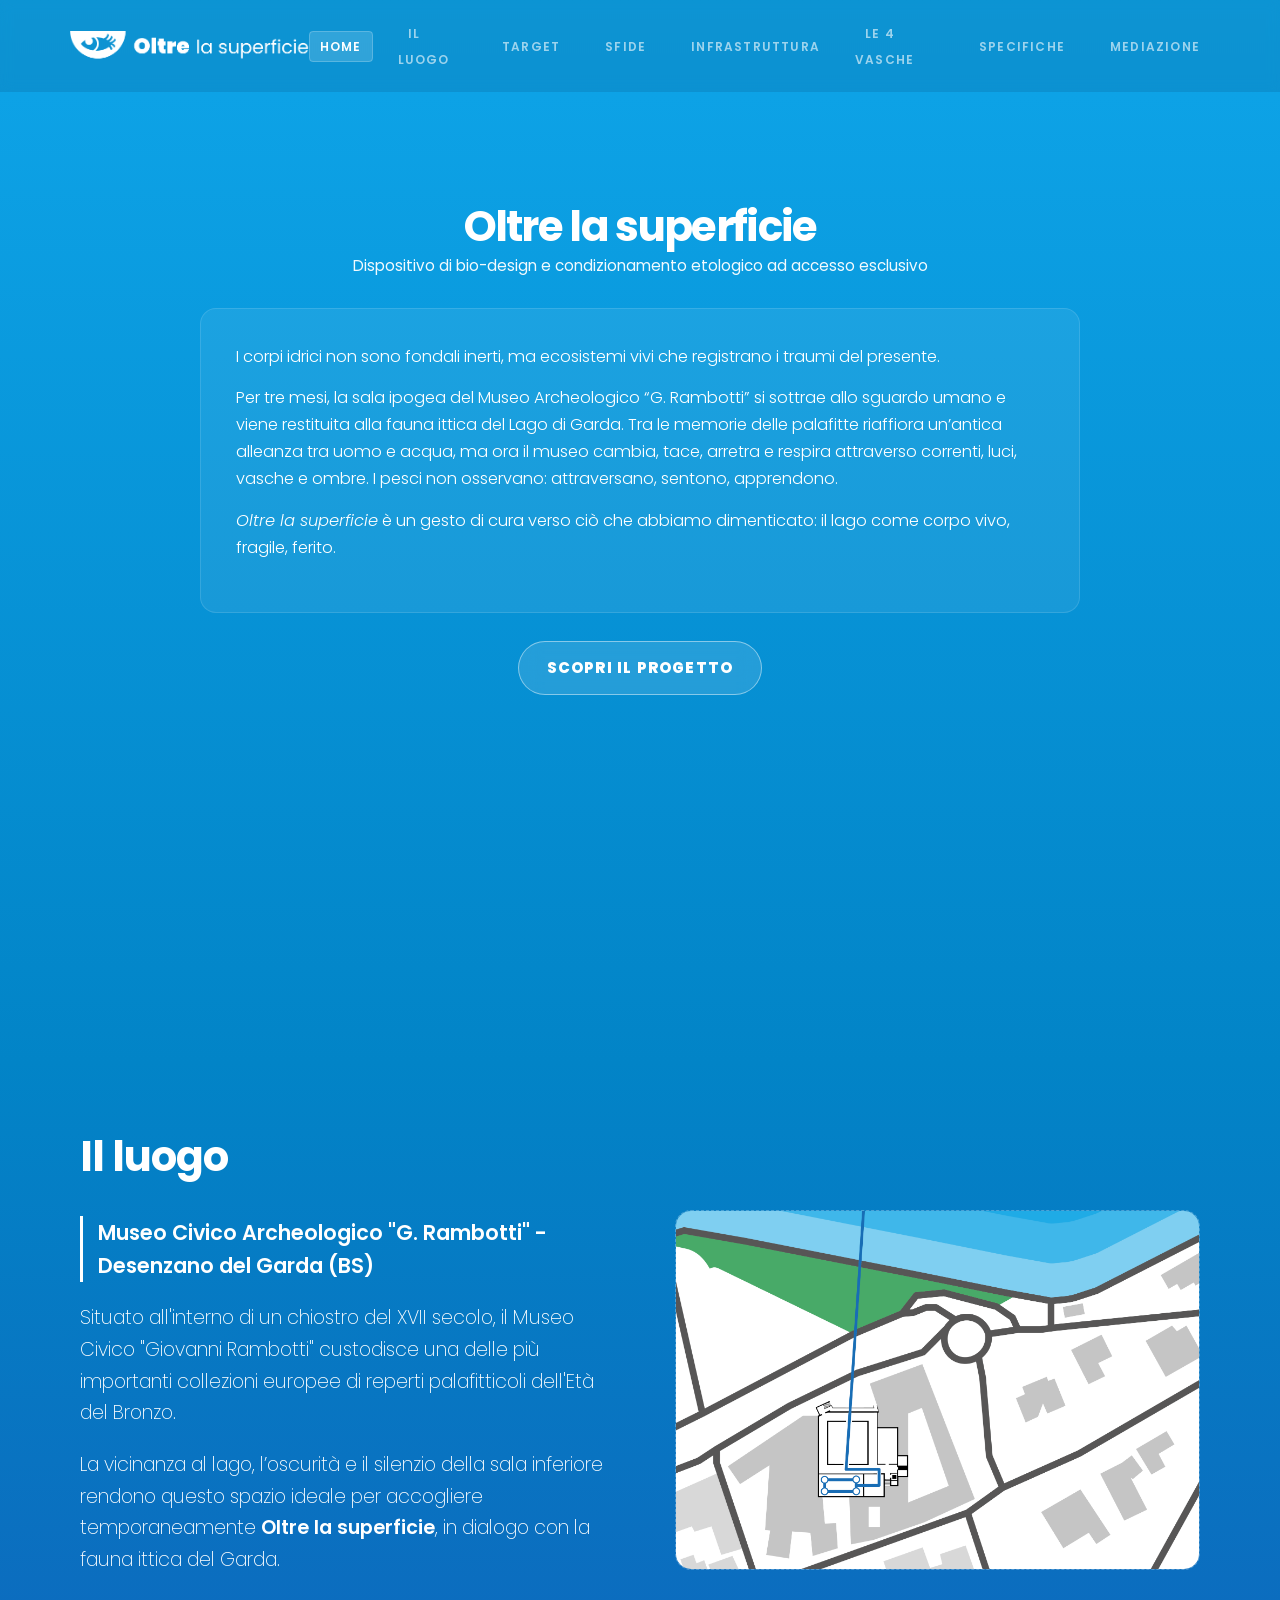
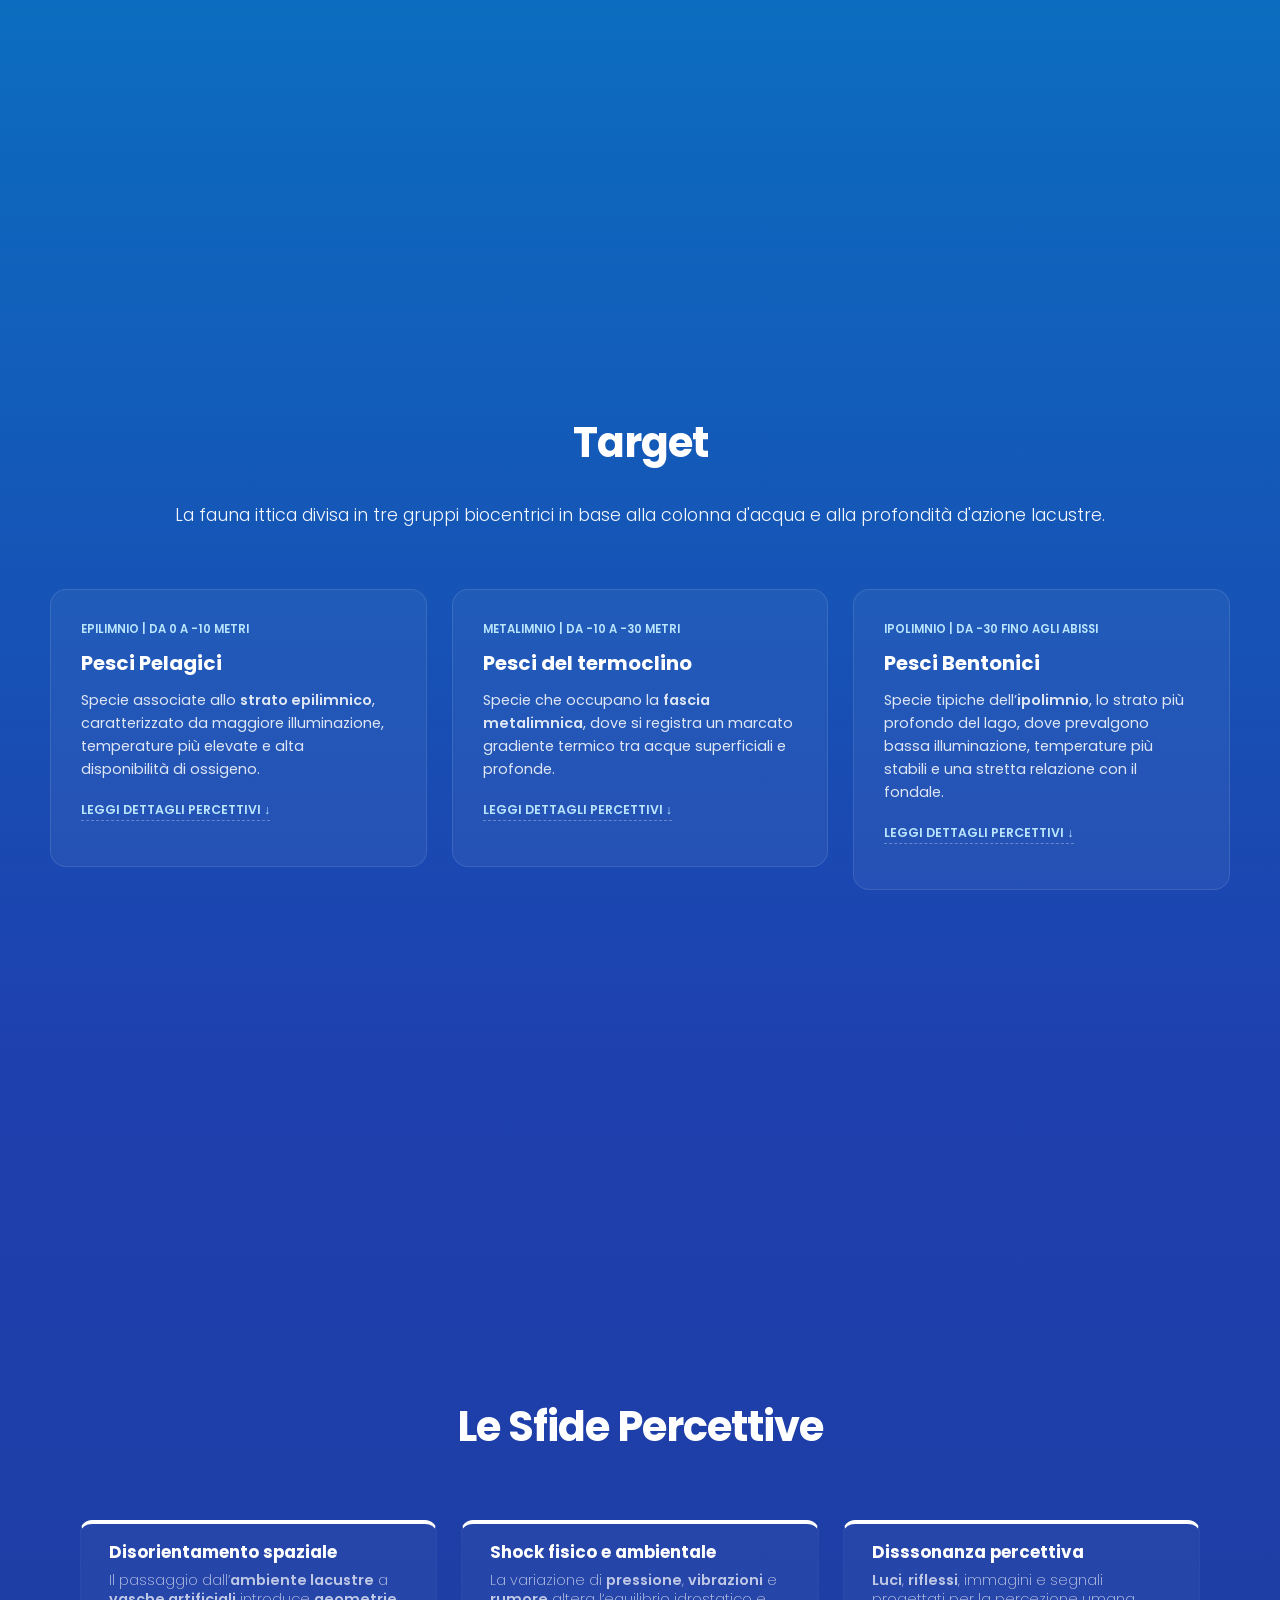
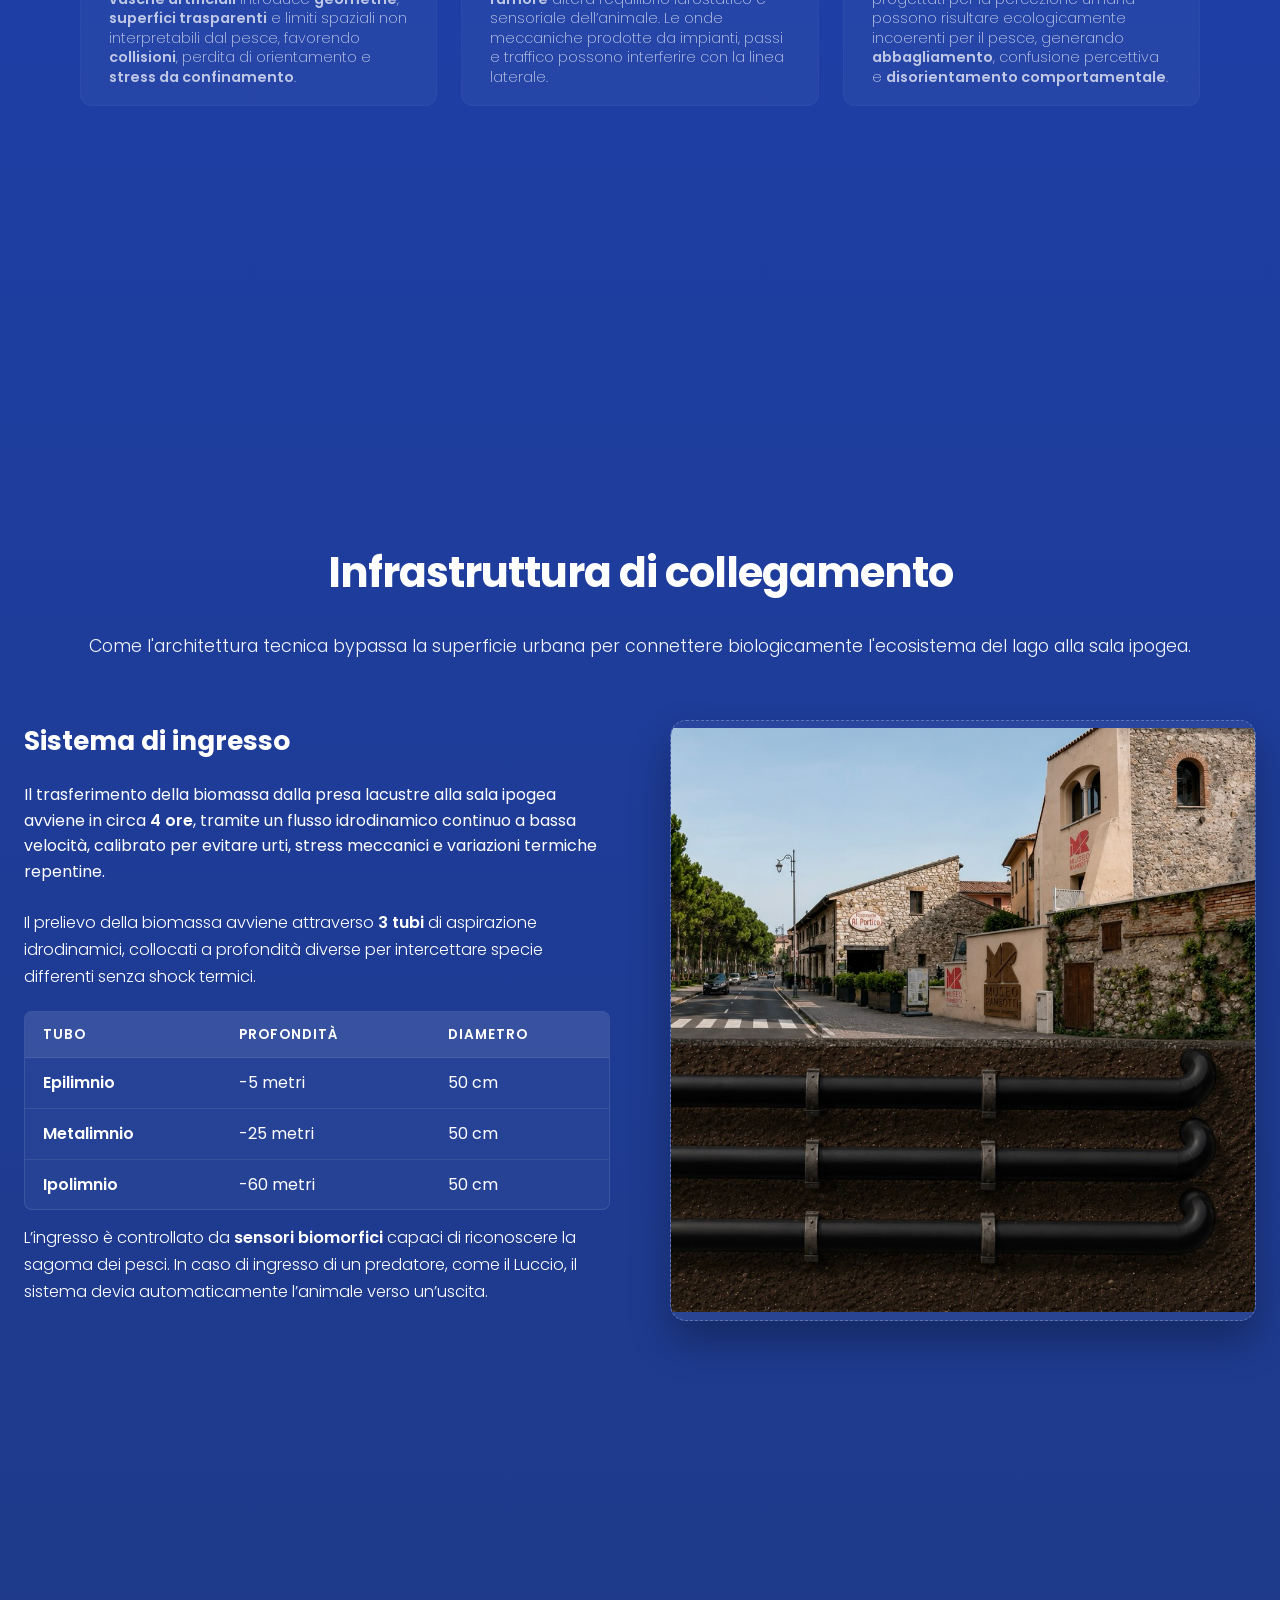
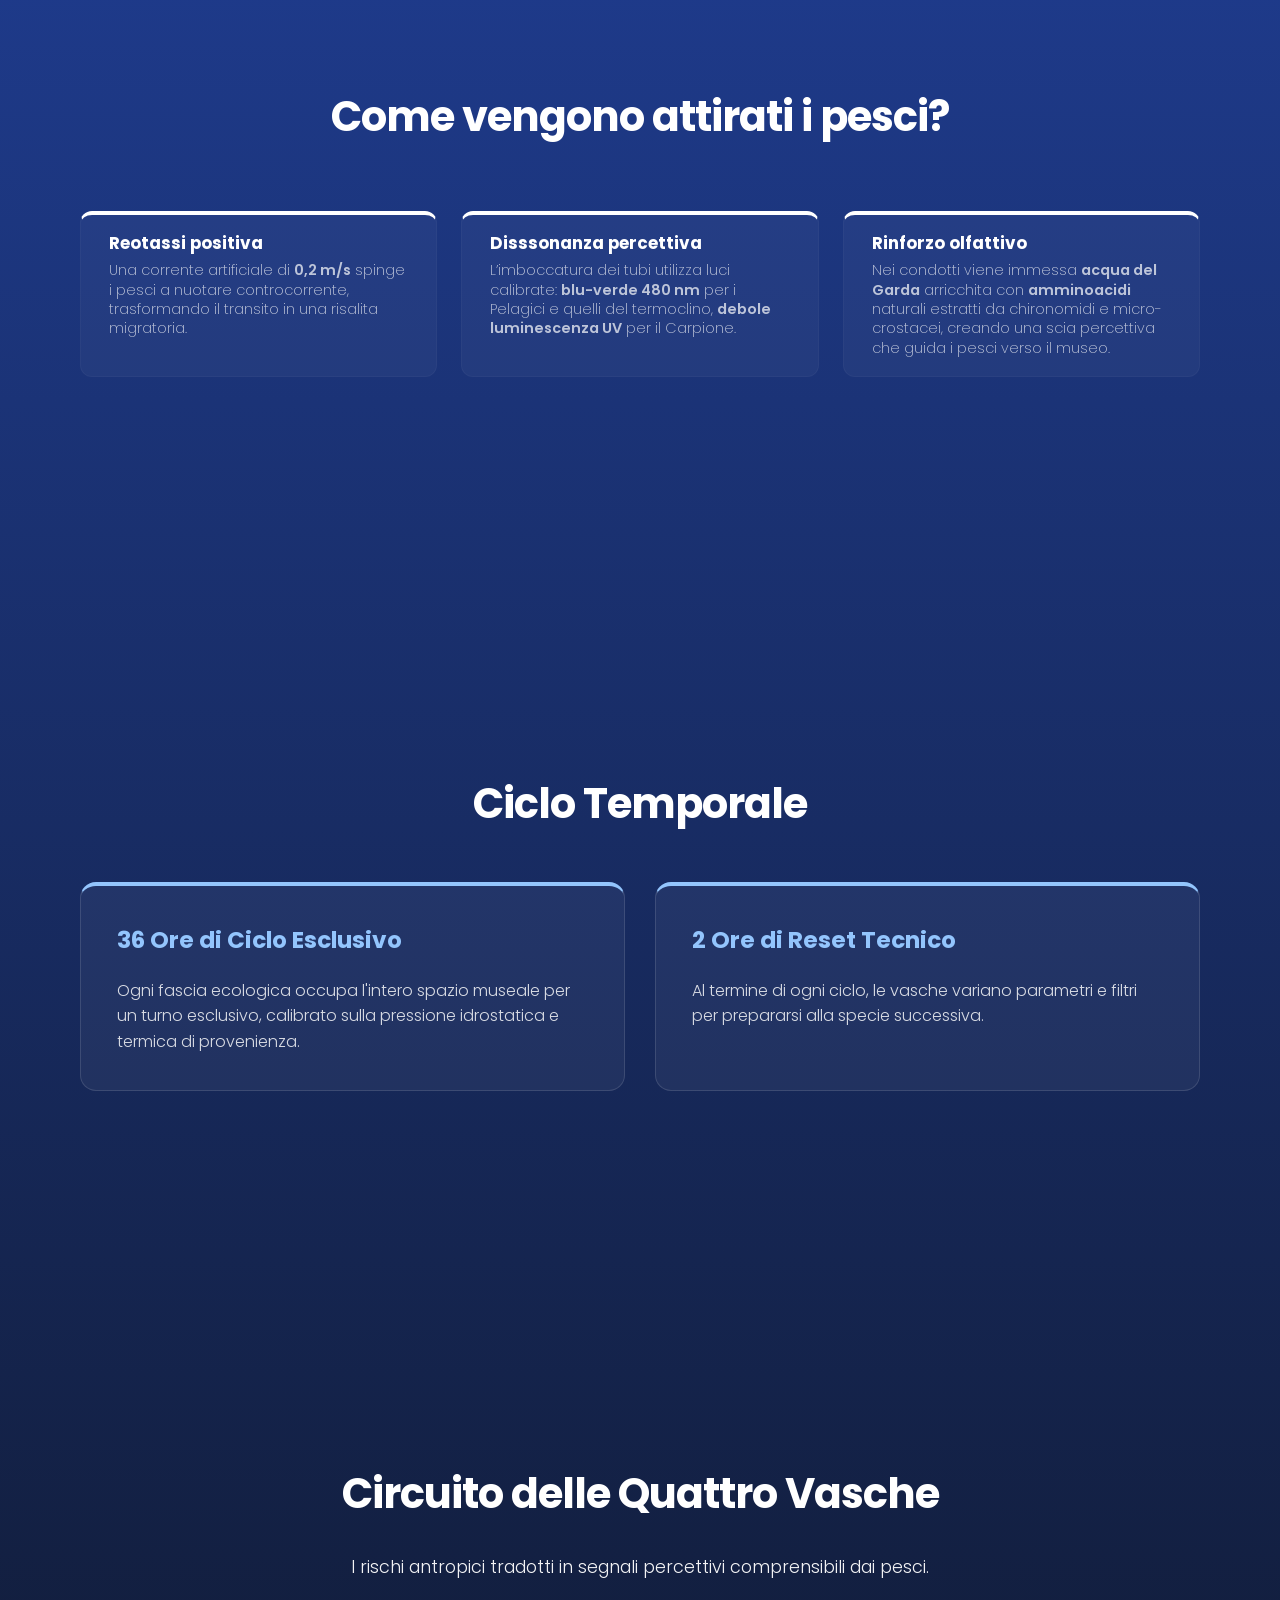
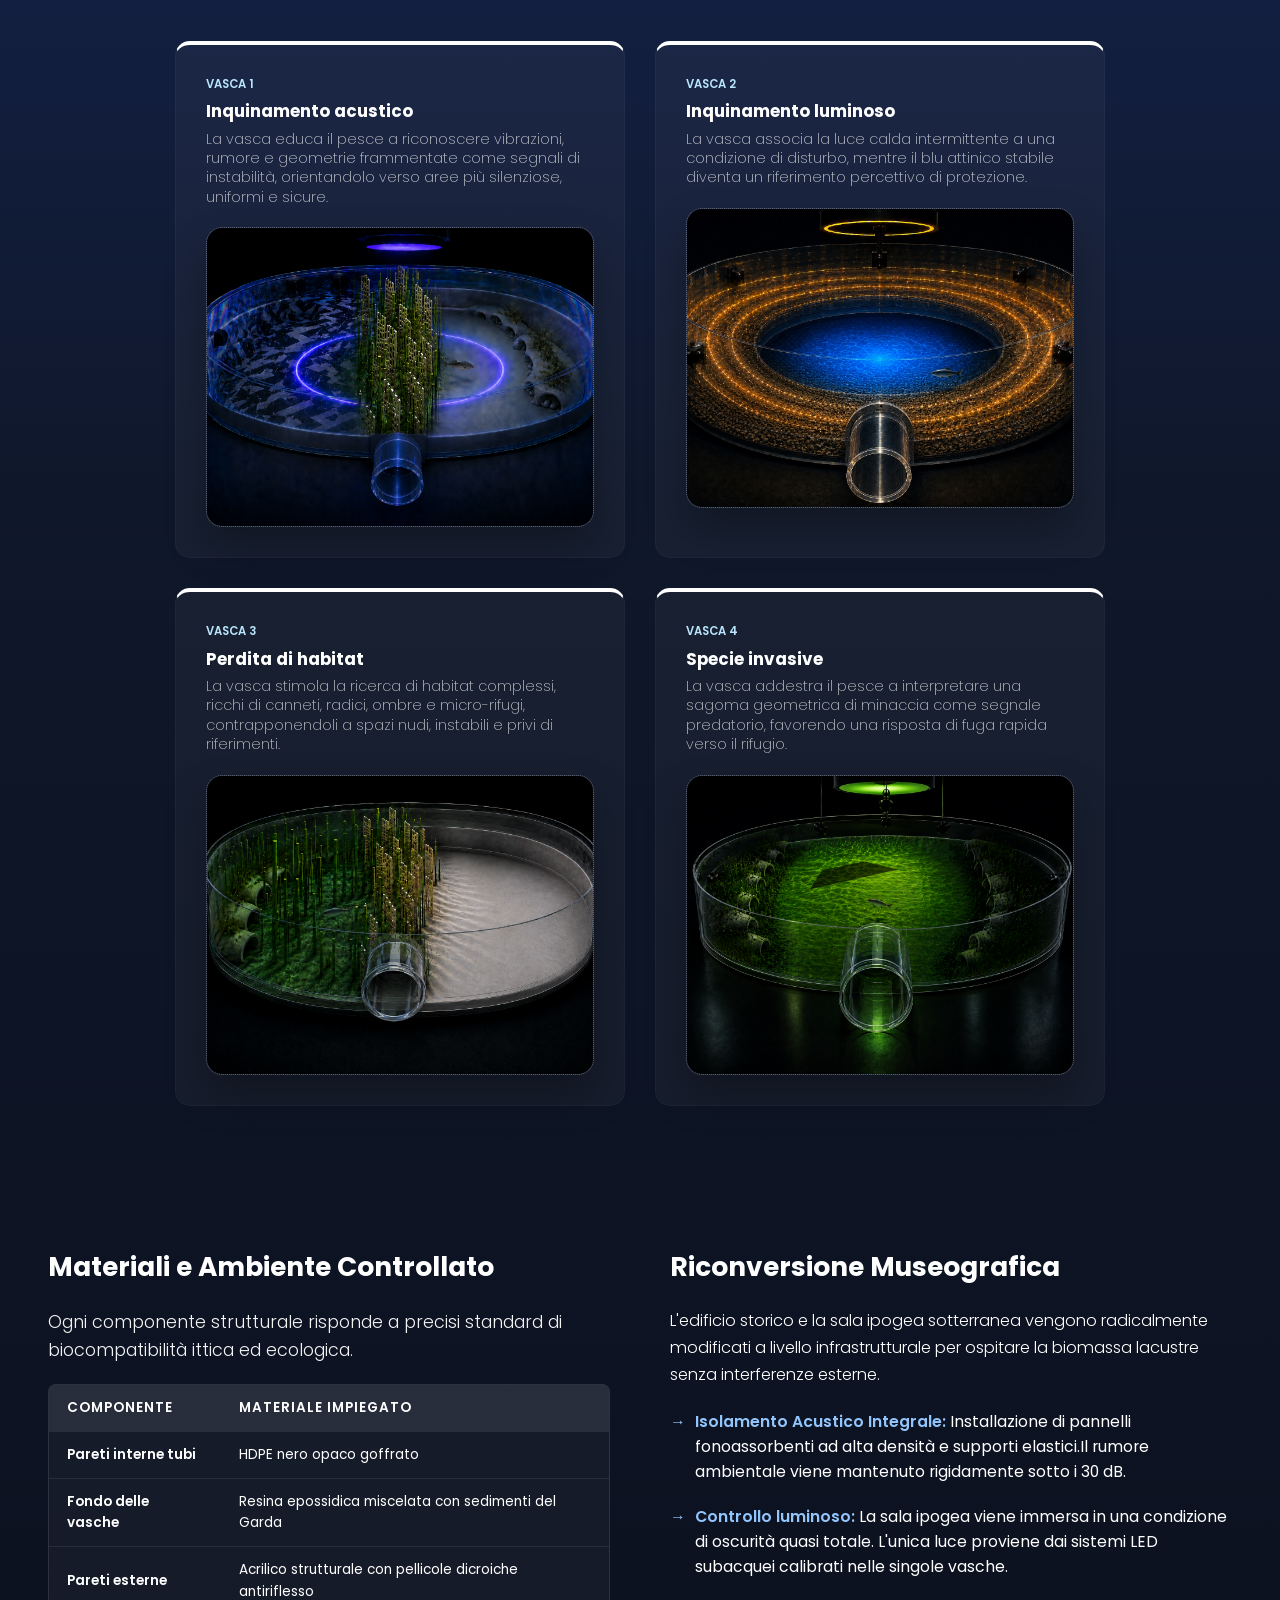
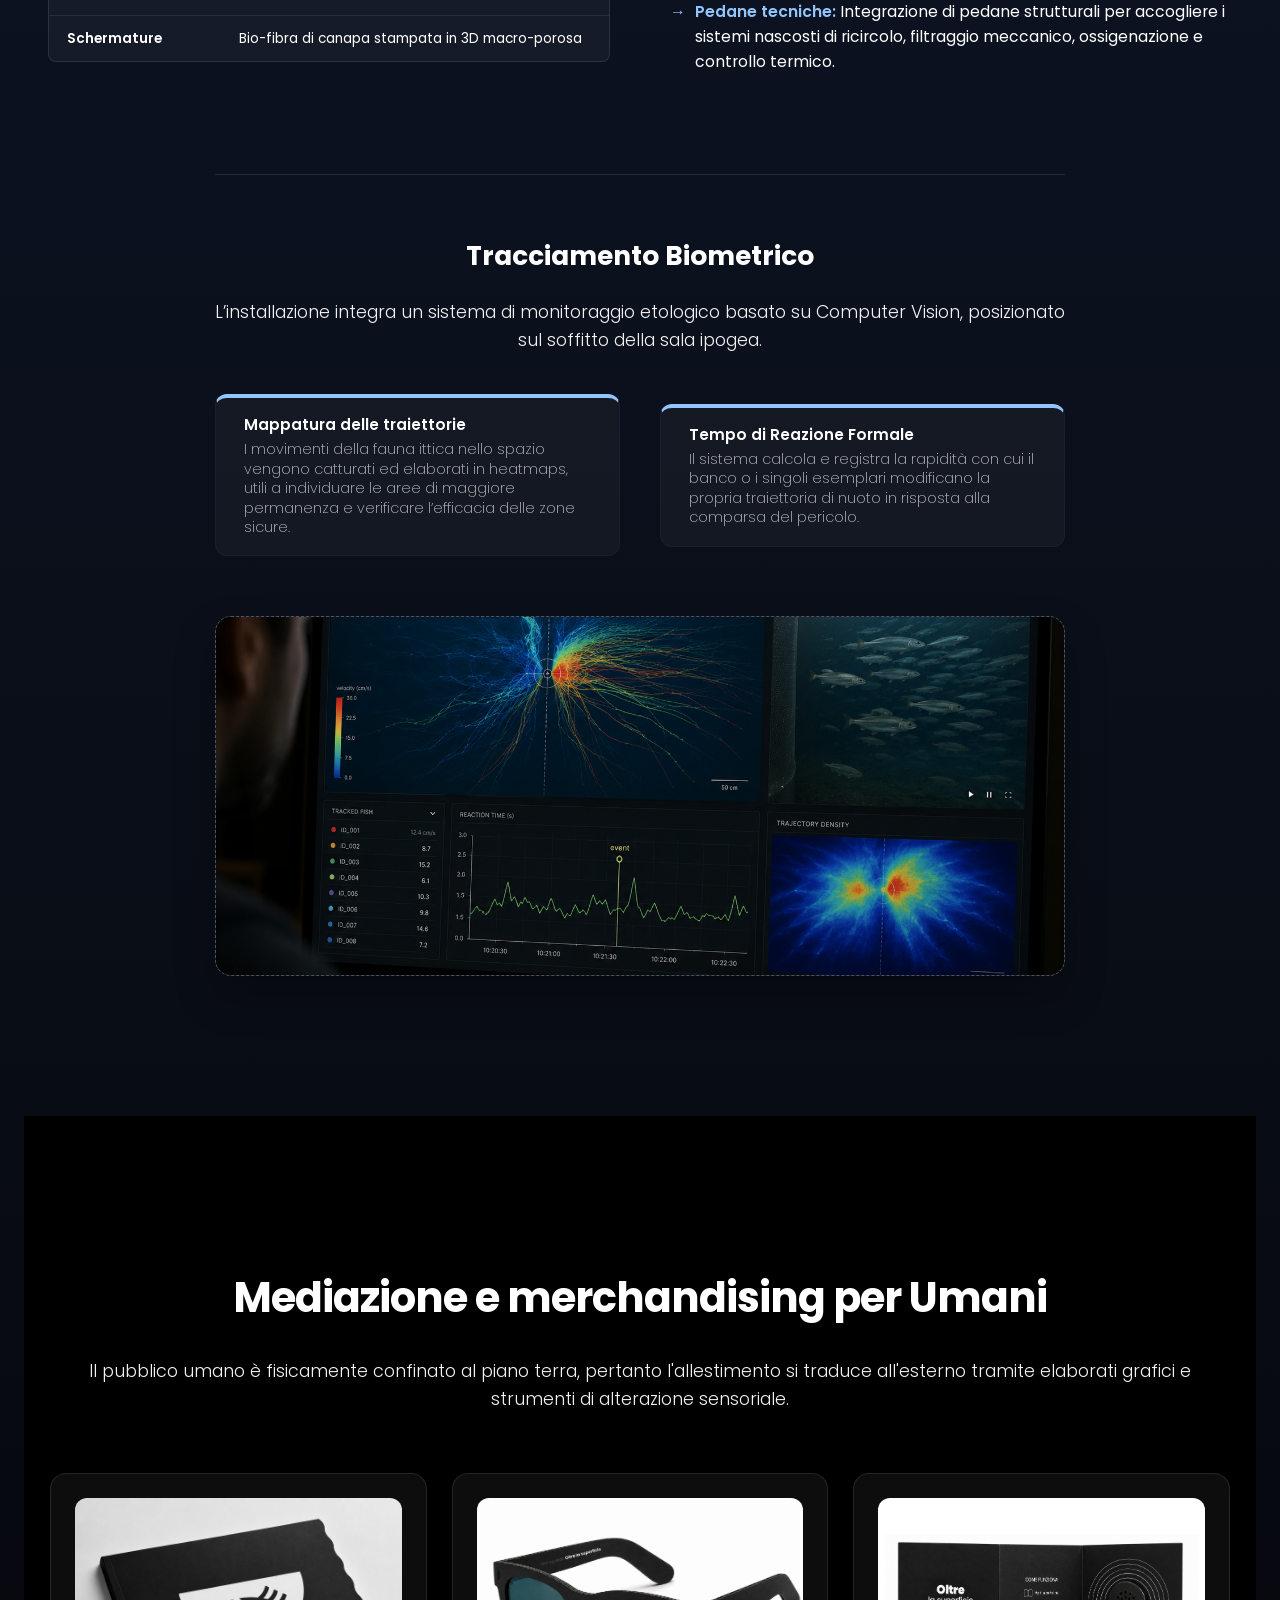
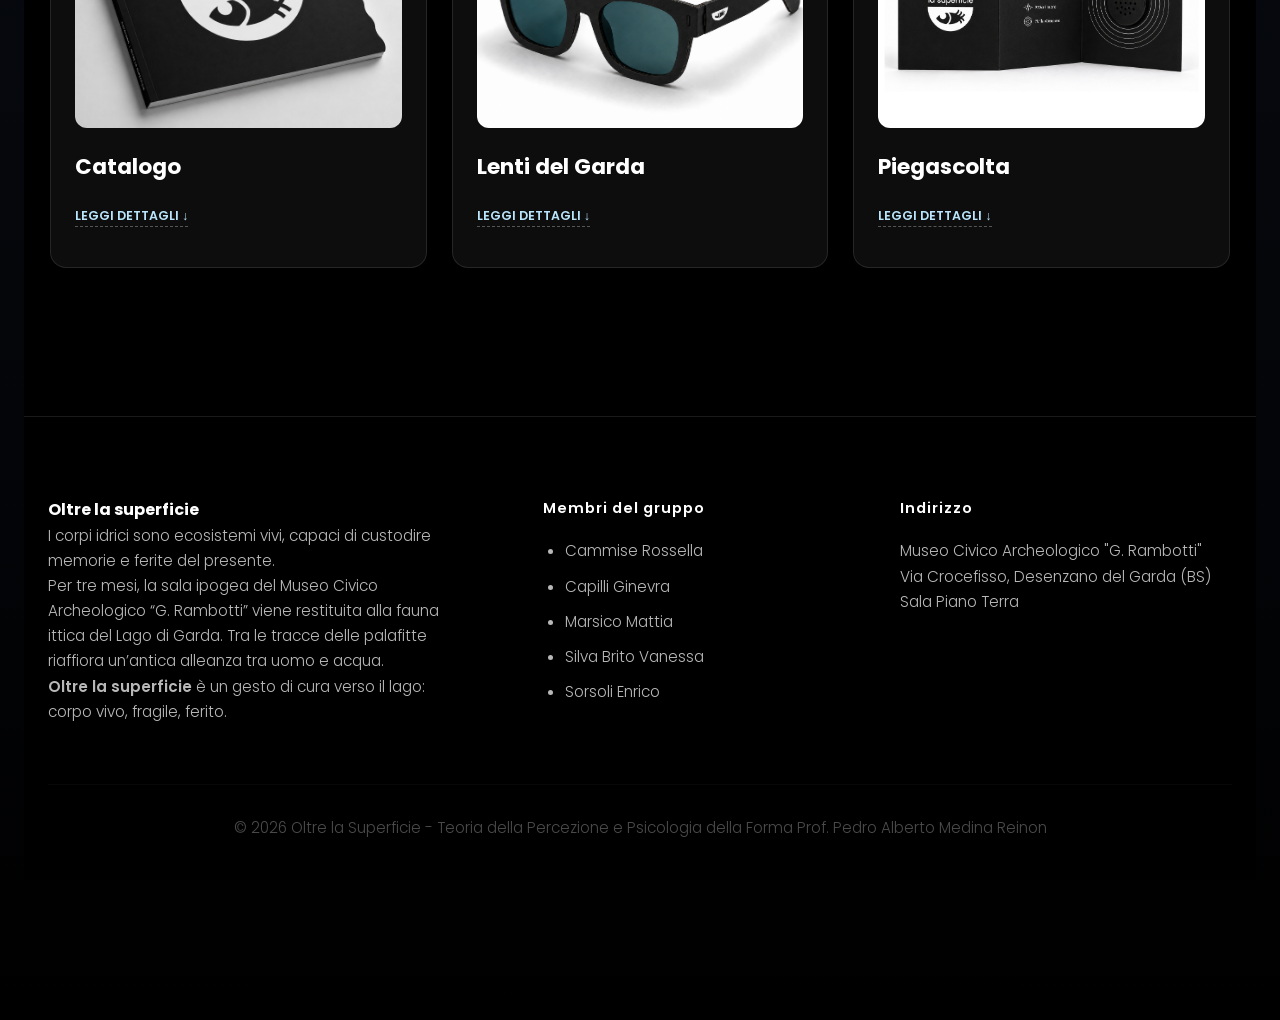
==== oltre_superficie_modificato/index.html @ d2e579d9 "Rename pesci_finale_modificato.html to index.html" ====
<!DOCTYPE html>
<html lang="it">

<head>
    <meta charset="UTF-8">
    <meta name="viewport" content="width=device-width, initial-scale=1.0">
    <title>Oltre la Superficie - Dispositivo di Museografia Interspecie</title>
    <link rel="preconnect" href="https://fonts.googleapis.com">
    <link rel="preconnect" href="https://fonts.gstatic.com" crossorigin>
    <link href="https://fonts.googleapis.com/css2?family=Poppins:wght@300;400;500;600;700;900&display=swap"
        rel="stylesheet">
    <link rel="stylesheet" href="style_centrato.css">
</head>

<body>

    <nav class="main-navbar">
        <div class="nav-container">
            <div class="nav-logo">
                <img src="./Immagini/logo sopra.png" alt="Logo Oltre la Superficie">
            </div>
            <ul class="nav-menu">
                <li><a href="#home" class="nav-link active">Home</a></li>
                <li><a href="#luogo" class="nav-link">Il luogo</a></li>
                <li><a href="#target" class="nav-link">Target</a></li>
                <li><a href="#sfide" class="nav-link">Sfide</a></li>
                <li><a href="#sistema-ingresso" class="nav-link">Infrastruttura</a></li>
                <li><a href="#circuito-vasche" class="nav-link">Le 4 Vasche</a></li>
                <li><a href="#materiali-riconversione" class="nav-link">Specifiche</a></li>
                <li><a href="#catalogo-gadget" class="nav-link">Mediazione</a></li>
            </ul>
        </div>
    </nav>

    <div class="ocean-gradient-wrapper">

        <header id="home" class="layer-section scroll-section hero-section">
            <div class="container airy-content home-container">
                <div class="hero-block home-hero-centered">
                    <div class="hero-header">
                        <h1>Oltre la superficie</h1>
                        <p class="hero-subtitle">
                            Dispositivo di bio-design e condizionamento etologico ad accesso esclusivo
                        </p>
                    </div>

                    <div class="concept-box">
                        <p class="section-text-base">I corpi idrici non sono fondali inerti, ma ecosistemi vivi che
                            registrano i traumi del presente.</p>
                        <p class="section-text-base">
                            Per tre mesi, la sala ipogea del Museo Archeologico “G. Rambotti” si sottrae allo
                            sguardo umano e viene restituita alla fauna ittica del Lago di Garda.
                            Tra le memorie delle palafitte riaffiora un’antica alleanza tra uomo e acqua, ma ora il
                            museo cambia, tace, arretra e respira attraverso correnti, luci, vasche e ombre.
                            I pesci non osservano: attraversano, sentono, apprendono.
                        </p>
                        <p class="section-text-base">
                            <em>Oltre la superficie</em> è un gesto di cura verso ciò che abbiamo dimenticato: il
                            lago come corpo vivo, fragile, ferito.
                        </p>
                    </div>

                    <a href="#luogo" class="hero-tag hero-tag-below">
                        Scopri il progetto
                    </a>
                </div>
            </div>
        </header>

        <section id="luogo" class="layer-section scroll-section">
            <div class="container airy-content">
                <div class="grid-2col luogo-layout">
                    <div class="luogo-text">
                        <h2>Il luogo</h2>
                        <p class="location-title">Museo Civico Archeologico "G. Rambotti" - Desenzano del Garda (BS)
                        </p>
                        <p class="section-text-large">
                            Situato all'interno di un chiostro del XVII secolo, il Museo Civico
                            "Giovanni Rambotti" custodisce una delle più importanti collezioni europee di reperti
                            palafitticoli dell'Età del Bronzo.
                        </p>
                        <p class="section-text-large" style="margin-top: 20px;">
                            La vicinanza al lago, l’oscurità e il silenzio della sala inferiore rendono questo spazio ideale
                            per accogliere temporaneamente <strong>Oltre la superficie</strong>, in dialogo con la fauna
                            ittica del Garda.
                        </p>
                    </div>
                    <div class="media-container luogo-image">
                        <img src="./Immagini/Mappa Museo.png" alt="Mappa">
                    </div>
                </div>
            </div>
        </section>

        <section id="target" class="layer-section scroll-section">
            <div class="container airy-content">
                <div class="center-header">
                    <h2>Target</h2>
                    <p class="section-desc">La fauna ittica divisa in tre gruppi biocentrici in base alla colonna
                        d'acqua e alla profondità d'azione lacustre.</p>
                </div>

                <div class="target-vertical-cards-grid">

                    <div class="target-vertical-card" onclick="toggleVerticalCard(this)">
                        <div class="card-visible-part">
                            <span class="depth-indicator"> EPILIMNIO | Da 0 a -10 metri</span>
                            <h3>Pesci Pelagici</h3>
                            <p class="card-preview-p">Specie associate allo <strong>strato epilimnico</strong>,
                                caratterizzato da maggiore illuminazione, temperature più elevate e alta disponibilità
                                di ossigeno.</p>
                            <span class="expand-trigger-text">Leggi Dettagli Percettivi ↓</span>
                        </div>
                        <div class="card-sliding-details">
                            <div class="sliding-inner-content">
                                <p><strong>Cinematica</strong><br>Il movimento è <strong>continuo</strong> e
                                    prevalentemente <strong>orizzontale</strong>, finalizzato alla ricerca di plancton e
                                    alla fuga rapida. La coordinazione nel <strong>banco</strong> consente spostamenti
                                    efficienti e riduce il rischio predatorio.</p>
                                <p><strong>Apparato percettivo</strong><br>L’apparato sensoriale è adattato a un
                                    ambiente con <strong>luce intensa</strong>, riflessi variabili e alta visibilità. La
                                    percezione di <strong>vibrazioni</strong>
                                    e segnali visivi favorisce l’orientamento e la coesione del gruppo.</p>
                                <p><strong>Psicologia nello spazio</strong><br>In uno spazio aperto e privo di
                                    riferimenti,
                                    il comportamento dipende dalla <strong>prossimità sociale</strong> e dalla coesione
                                    del <strong>banco</strong>.
                                    L’isolamento può generare stress, mentre il gruppo offre orientamento e protezione.
                                </p>
                                <div class="card-internal-media shadow-effect">
                                    <img src="./Immagini/pesci superficie.png" alt="Target Epilimnio">
                                </div>
                            </div>
                        </div>
                    </div>

                    <div class="target-vertical-card" onclick="toggleVerticalCard(this)">
                        <div class="card-visible-part">
                            <span class="depth-indicator">Metalimnio | Da -10 a -30 metri</span>
                            <h3>Pesci del termoclino</h3>
                            <p class="card-preview-p">Specie che occupano la <strong>fascia metalimnica</strong>, dove
                                si registra un marcato gradiente termico tra acque superficiali e profonde.</p>
                            <span class="expand-trigger-text">Leggi Dettagli Percettivi ↓</span>
                        </div>
                        <div class="card-sliding-details">
                            <div class="sliding-inner-content">
                                <p><strong>Cinematica</strong><br>GI pesci della fascia intermedia adottano un nuoto
                                    <strong>regolare</strong>,
                                    <strong>continuo</strong> ed energeticamente efficiente. Le traiettorie ampie
                                    e coordinate consentono di seguire le correnti, ridurre lo sforzo muscolare
                                    e mantenere una distribuzione spaziale stabile nel gruppo.
                                </p>
                                <p><strong>Apparato percettivo</strong><br>L’apparato sensoriale è specializzato per
                                    ambienti
                                    a <strong>luce filtrata</strong> e basso contrasto. La visione privilegia
                                    le lunghezze d’onda verde e blu-verde, mentre la sensibilità termica permette di
                                    orientarsi lungo i gradienti di temperatura.</p>
                                <p><strong>Psicologia nello spazio</strong><br>La percezione dello spazio è organizzata
                                    attorno a <strong>gradienti</strong>,
                                    contrasti e riferimenti verticali tra acque più calde e più fredde.
                                    Stimoli artificiali intensi o intermittenti possono alterare l’orientamento,
                                    compromettendo coordinazione e stabilità comportamentale.</p>
                                <div class="card-internal-media shadow-effect">
                                    <img src="./Immagini/pesci nel mezzo.png" alt="Target Metalimnio">
                                </div>
                            </div>
                        </div>
                    </div>

                    <div class="target-vertical-card" onclick="toggleVerticalCard(this)">
                        <div class="card-visible-part">
                            <span class="depth-indicator">Ipolimnio | DA -30 fino agli abissi</span>
                            <h3>Pesci Bentonici </h3>
                            <p class="card-preview-p">Specie tipiche dell’<strong>ipolimnio</strong>, lo strato più
                                profondo del lago, dove prevalgono bassa illuminazione, temperature più stabili e una
                                stretta relazione con il fondale. </p>
                            <span class="expand-trigger-text">Leggi Dettagli Percettivi ↓</span>
                        </div>
                        <div class="card-sliding-details">
                            <div class="sliding-inner-content">
                                <p><strong>Cinematica</strong><br>Nell’ipolimnio, la limitata disponibilità trofica
                                    favorisce strategie motorie improntate al <strong>risparmio energetico</strong>. Il
                                    movimento risulta lento, controllato e prevalentemente associato al fondale, che
                                    costituisce un riferimento spaziale stabile in condizioni di scarsa visibilità.</p>
                                <p><strong>Apparato percettivo</strong><br>La ridotta penetrazione della luce determina
                                    una minore centralità della percezione visiva. L’orientamento dipende soprattutto
                                    dalla <strong>linea laterale</strong>, dalla sensibilità pressoria e dalla capacità
                                    di rilevare <strong>micro-vibrazioni</strong> e variazioni ambientali.</p>
                                <p><strong>Psicologia nello spazio</strong><br>Lo spazio profondo viene interpretato
                                    attraverso segnali <strong>meccanici</strong>, tattili e pressori più che visivi.
                                    Stimoli artificiali intensi, come rumori a bassa frequenza o vibrazioni anomale,
                                    possono compromettere l’orientamento e indurre condizioni di <strong>stress
                                        comportamentale</strong>.</p>
                                <div class="card-internal-media shadow-effect">
                                    <img src="./Immagini/pesci fondale.png" alt="Target Ipolimnio">
                                </div>
                            </div>
                        </div>
                    </div>

                </div>
            </div>
        </section>

        <section id="sfide" class="layer-section scroll-section">
            <div class="container airy-content">
                <div class="center-header">
                    <h2>Le Sfide Percettive</h2>
                </div>

                <div class="infographic-grid-split three-card-grid">
                    <div class="info-card-item border-red">

                        <h3>Disorientamento spaziale</h3>
                        <p>Il passaggio dall’<strong>ambiente lacustre</strong> a <strong>vasche artificiali</strong>
                            introduce <strong>geometrie</strong>, <strong>superfici trasparenti</strong> e limiti
                            spaziali non interpretabili dal pesce, favorendo <strong>collisioni</strong>, perdita di
                            orientamento e <strong>stress da confinamento</strong>.</p>
                    </div>
                    <div class="info-card-item border-red">

                        <h3>Shock fisico e ambientale</h3>
                        <p>La variazione di <strong>pressione</strong>, <strong>vibrazioni</strong> e
                            <strong>rumore</strong> altera l’equilibrio idrostatico e sensoriale dell’animale. Le onde
                            meccaniche prodotte da impianti, passi e traffico possono interferire con la linea laterale.
                        </p>
                    </div>
                    <div class="info-card-item border-red">

                        <h3>Disssonanza percettiva</h3>
                        <p><strong>Luci</strong>, <strong>riflessi</strong>, immagini e segnali progettati per la
                            percezione umana possono risultare ecologicamente incoerenti per il pesce, generando
                            <strong>abbagliamento</strong>, confusione percettiva e <strong>disorientamento
                                comportamentale</strong>.
                        </p>
                    </div>
                </div>

            </div>
        </section>

        <section id="sistema-ingresso" class="layer-section scroll-section">
            <div class="container airy-content">
                <div class="center-header">
                    <h2>Infrastruttura di collegamento</h2>
                    <p class="section-desc">Come l'architettura tecnica bypassa la superficie urbana per connettere
                        biologicamente l'ecosistema del lago alla sala ipogea.</p>
                </div>

                <div class="grid-2col" style="margin-bottom: 60px; align-items: start;">
                    <div>

                        <h3>Sistema di ingresso</h3>

                        <p>
                            Il trasferimento della biomassa dalla presa lacustre alla sala ipogea avviene
                            in circa <strong>4 ore</strong>, tramite un flusso idrodinamico continuo a bassa
                            velocità, calibrato per evitare urti, stress meccanici e variazioni termiche
                            repentine.
                        </p>
                        <br>
                        <p class="section-text-base" style="margin-bottom: 20px;">
                            Il prelievo della biomassa avviene attraverso <strong>3 tubi</strong> di
                            aspirazione idrodinamici, collocati a profondità diverse per intercettare
                            specie differenti senza shock termici.
                        </p>
                        <div class="table-wrapper">
                            <table class="project-table">
                                <thead>
                                    <tr>
                                        <th>Tubo</th>
                                        <th>Profondità</th>
                                        <th>Diametro</th>
                                    </tr>
                                </thead>
                                <tbody>
                                    <tr>
                                        <td><strong>Epilimnio</strong></td>
                                        <td>-5 metri</td>
                                        <td>50 cm</td>
                                    </tr>
                                    <tr>
                                        <td><strong>Metalimnio</strong></td>
                                        <td>-25 metri</td>
                                        <td>50 cm</td>
                                    </tr>
                                    <tr>
                                        <td><strong>Ipolimnio</strong></td>
                                        <td>-60 metri</td>
                                        <td>50 cm</td>
                                    </tr>
                                </tbody>
                            </table>
                        </div>
                        <p class="section-text-base" style="margin-top: 15px;">
                            L’ingresso è controllato da <strong>sensori biomorfici</strong> capaci di riconoscere la
                            sagoma dei pesci. In
                            caso di ingresso di un predatore, come il Luccio, il sistema devia automaticamente l’animale
                            verso un’uscita.

                        </p>
                    </div>
                    <div class="media-container shadow-effect" style="height: 100%;">
                        <img src="./Immagini/Tubi 2.png" alt="Target Metalimnio">
                    </div>
                </div>

                <section id="sfide" class="layer-section scroll-section">
                    <div class="container airy-content">
                        <div class="center-header">
                            <h2>Come vengono attirati i pesci?</h2>
                        </div>

                        <div class="infographic-grid-split three-card-grid">
                            <div class="info-card-item border-red">

                                <h3>Reotassi positiva</h3>
                                <p>Una corrente artificiale di <strong>0,2 m/s</strong> spinge i pesci a nuotare
                                    controcorrente, trasformando il transito in una risalita migratoria.</p>
                            </div>
                            <div class="info-card-item border-red">

                                <h3>Disssonanza percettiva</h3>
                                <p>L’imboccatura dei tubi utilizza luci calibrate: <strong>blu-verde 480 nm</strong> per
                                    i Pelagici e quelli del termoclino, <strong>debole luminescenza UV</strong> per il
                                    Carpione.</p>
                            </div>
                            <div class="info-card-item border-red">

                                <h3>Rinforzo olfattivo</h3>
                                <p>Nei condotti viene immessa <strong>acqua del Garda</strong> arricchita con
                                    <strong>amminoacidi</strong> naturali estratti da chironomidi e micro-crostacei,
                                    creando una scia percettiva che guida i pesci verso il museo.
                                </p>
                            </div>
                        </div>
                </section>

                <div class="ciclo-temporale-section">

                    <div class="center-header">
                        <h2>Ciclo Temporale</h2>
                    </div>

                    <div class="ciclo-box-grid">

                        <div class="ciclo-box">
                            <h3>36 Ore di Ciclo Esclusivo</h3>
                            <p>
                                Ogni fascia ecologica occupa l'intero spazio museale per un turno esclusivo,
                                calibrato sulla pressione idrostatica e termica di provenienza.
                            </p>
                        </div>

                        <div class="ciclo-box">
                            <h3>2 Ore di Reset Tecnico</h3>
                            <p>
                                Al termine di ogni ciclo, le vasche variano parametri e filtri
                                per prepararsi alla specie successiva.
                            </p>
                        </div>

                    </div>

                </div>



            </div>
        </section>

        <section id="circuito-vasche" class="layer-section scroll-section">
    <div class="container airy-content">

        <div class="center-header">
            <h2>Circuito delle Quattro Vasche</h2>
            <p class="section-desc">
                I rischi antropici tradotti in segnali percettivi comprensibili dai pesci.
            </p>
        </div>

      <div class="centered-vasche-grid">

    <!-- VASCA 1 -->
    <div class="info-card-item dark-glass">
        <span class="depth-indicator">Vasca 1</span>
        <h3>Inquinamento acustico</h3>
        <p>
            La vasca educa il pesce a riconoscere vibrazioni, rumore e geometrie frammentate come segnali
            di instabilità, orientandolo verso aree più silenziose, uniformi e sicure.
        </p>

        <div class="media-container mini-box shadow-effect">
            <img class="zoomable-image" src="./Immagini/vasca 1.png" alt="Vasca 1 - Inquinamento acustico">
        </div>
    </div>

    <!-- VASCA 2 -->
    <div class="info-card-item dark-glass">
        <span class="depth-indicator">Vasca 2</span>
        <h3>Inquinamento luminoso</h3>
        <p>
            La vasca associa la luce calda intermittente a una condizione di disturbo, mentre il blu
            attinico stabile diventa un riferimento percettivo di protezione.
        </p>

        <div class="media-container mini-box shadow-effect">
            <img class="zoomable-image" src="./Immagini/vasca 2.png" alt="Vasca 2 - Inquinamento luminoso">
        </div>
    </div>

    <!-- VASCA 3 -->
    <div class="info-card-item dark-glass">
        <span class="depth-indicator">Vasca 3</span>
        <h3>Perdita di habitat</h3>
        <p>
            La vasca stimola la ricerca di habitat complessi, ricchi di canneti, radici, ombre e
            micro-rifugi, contrapponendoli a spazi nudi, instabili e privi di riferimenti.
        </p>

        <div class="media-container mini-box shadow-effect">
            <img class="zoomable-image" src="./Immagini/vasca 3.png" alt="Vasca 3 - Perdita di habitat">
        </div>
    </div>

    <!-- VASCA 4 -->
    <div class="info-card-item dark-glass">
        <span class="depth-indicator">Vasca 4</span>
        <h3>Specie invasive</h3>
        <p>
            La vasca addestra il pesce a interpretare una sagoma geometrica di minaccia come segnale
            predatorio, favorendo una risposta di fuga rapida verso il rifugio.
        </p>

        <div class="media-container mini-box shadow-effect">
            <img class="zoomable-image" src="./Immagini/vasca 4.png" alt="Vasca 4 - Specie invasive">
        </div>
    </div>

</div>
        <section id="materiali-riconversione" class="layer-section scroll-section">
            <div class="container airy-content">
                <div class="grid-2col" style="align-items: start;">

                    <div class="grid-cell">
                        <h3>Materiali e Ambiente Controllato</h3>
                        <p class="section-desc" style="text-align: left; margin-bottom: 20px;">Ogni componente
                            strutturale risponde a precisi standard di biocompatibilità ittica ed ecologica.</p>
                        <div class="table-wrapper">
                            <table class="project-table" style="font-size: 0.85rem;">
                                <thead>
                                    <tr>
                                        <th>Componente</th>
                                        <th>Materiale Impiegato</th>
                                    </tr>
                                </thead>
                                <tbody>
                                    <tr>
                                        <td><strong>Pareti interne tubi</strong></td>
                                        <td>HDPE nero opaco goffrato</td>
                                    </tr>
                                    <tr>
                                        <td><strong>Fondo delle vasche</strong></td>
                                        <td>Resina epossidica miscelata con sedimenti del Garda</td>
                                    </tr>
                                    <tr>
                                        <td><strong>Pareti esterne</strong></td>
                                        <td>Acrilico strutturale con pellicole dicroiche antiriflesso</td>
                                    </tr>
                                    <tr>
                                        <td><strong>Schermature</strong></td>
                                        <td>Bio-fibra di canapa stampata in 3D macro-porosa</td>
                                    </tr>
                                </tbody>
                            </table>
                        </div>
                    </div>

                    <div class="grid-cell">
                        <h3>Riconversione Museografica</h3>
                        <p class="section-text-base" style="margin-bottom: 20px;">L'edificio storico e la sala ipogea
                            sotterranea vengono radicalmente modificati a livello infrastrutturale per ospitare la
                            biomassa lacustre senza interferenze esterne.</p>
                        <ul class="strategy-vector-list" style="font-size: 0.95rem;">
                            <li><strong>Isolamento Acustico Integrale:</strong> Installazione di pannelli fonoassorbenti
                                ad alta densità e supporti elastici.Il rumore
                                ambientale viene mantenuto rigidamente sotto i 30 dB.</li>
                            <li><strong>Controllo luminoso:</strong> La sala ipogea viene immersa in una
                                condizione di oscurità quasi totale. L'unica luce proviene dai sistemi LED subacquei
                                calibrati nelle singole vasche.</li>
                            <li><strong>Pedane tecniche:</strong> Integrazione di pedane
                                strutturali per accogliere i sistemi nascosti di ricircolo, filtraggio
                                meccanico, ossigenazione e controllo termico.</li>
                        </ul>
                    </div>

                </div>

                <div class="single-column-layout"
                    style="margin-top: 80px; padding-top: 60px; border-top: 1px solid rgba(255,255,255,0.1);">
                    <div class="center-header" style="margin-bottom: 40px;">
                        <h3>Tracciamento Biometrico</h3>
                        <p class="section-desc">L’installazione integra un sistema di monitoraggio etologico basato su
                            Computer Vision, posizionato sul soffitto della sala ipogea.</p>
                    </div>
                    <div class="grid-2col" style="gap: 40px;">
                        <div class="info-card-item border-green" style="border-top-color: #93c5fd;">
                            <h4>Mappatura delle traiettorie</h4>
                            <p>I movimenti della fauna ittica nello spazio vengono catturati ed elaborati
                                in heatmaps, utili a individuare le aree di maggiore permanenza e verificare l’efficacia
                                delle zone sicure.</p>
                        </div>
                        <div class="info-card-item border-green" style="border-top-color: #93c5fd;">
                            <h4>Tempo di Reazione Formale</h4>
                            <p>Il sistema calcola e registra la rapidità con cui il banco o i singoli esemplari
                                modificano la propria traiettoria di nuoto in risposta alla comparsa del pericolo.</p>
                        </div>
                    </div>
                    <div class="media-container biometric-image shadow-effect">

                        <img src="./Immagini/tracciamento.png" alt="Target Metalimnio">
                    </div>
                </div>

            </div>
        </section>
        <section id="catalogo-gadget" class="layer-section scroll-section mediazione-section">
            <div class="container airy-content">

                <div class="center-header">
                    <h2>Mediazione e merchandising per Umani</h2>
                    <p class="section-desc">
                        Il pubblico umano è fisicamente confinato al piano terra, pertanto l'allestimento si traduce
                        all'esterno tramite elaborati grafici e strumenti di alterazione sensoriale.
                    </p>
                </div>

                <div class="mediazione-cards-grid">

                    <!-- CATALOGO -->
                    <div class="mediazione-card" onclick="toggleMediazioneCard(this)">
                        <div class="mediazione-visible-part">
                            <div class="mediazione-card-image">
                                <img src="./Immagini/Catalogo.jpg" alt="Catalogo della mostra">
                            </div>

                            <h3>Catalogo</h3>

                            <span class="mediazione-trigger-text">Leggi dettagli ↓</span>
                        </div>

                        <div class="mediazione-sliding-details">
                            <div class="mediazione-inner-content">
                                <p>
                                    Il <strong>catalogo</strong> diventa in questo contesto il principale dispositivo di
                                    mediazione,
                                    permette al pubblico escluso di ricostruire, immaginare e comprendere ciò che accade
                                    nello spazio riservato alla fauna ittica.
                                </p>
                            </div>
                        </div>
                    </div>

                    <!-- LENTI DEL GARDA -->
                    <div class="mediazione-card" onclick="toggleMediazioneCard(this)">
                        <div class="mediazione-visible-part">
                            <div class="mediazione-card-image">
                                <img src="./Immagini/occhiali.png" alt="Lenti del Garda">
                            </div>

                            <h3>Lenti del Garda</h3>

                            <span class="mediazione-trigger-text">Leggi dettagli ↓</span>
                        </div>

                        <div class="mediazione-sliding-details">
                            <div class="mediazione-inner-content">
                                <p>
                                    Le <strong>Lenti del Garda</strong> sono degli occhiali montati su una struttura
                                    in cartone nero rigido, dotati di lenti cromatiche filtrate che modificano lo
                                    spettro visivo umano, privilegiando le tonalità fredde blu-verdi e avvicinando
                                    l’esperienza percettiva a quella delle specie ittiche del Garda.
                                </p>
                            </div>
                        </div>
                    </div>

                    <!-- PIEGASCOLTA -->
                    <div class="mediazione-card" onclick="toggleMediazioneCard(this)">
                        <div class="mediazione-visible-part">
                            <div class="mediazione-card-image">
                                <img src="./Immagini/cartolina.png" alt="Piegascolta">
                            </div>

                            <h3>Piegascolta</h3>

                            <span class="mediazione-trigger-text">Leggi dettagli ↓</span>
                        </div>

                        <div class="mediazione-sliding-details">
                            <div class="mediazione-inner-content">
                                <p>
                                    Il <strong>Piegascolta</strong> è una cartolina sonora che, aprendosi,
                                    attiva vibrazioni basse e disturbanti ispirate a eliche, motoscafi e traffico
                                    nautico.
                                    Traduce il rumore umano in esperienza fisica, restituendo ciò che per i pesci
                                    diventa
                                    allarme, corrente e oscillazione invisibile.
                                </p>
                            </div>
                        </div>
                    </div>

                </div>

            </div>
        </section>

        <footer class="corporate-footer">
            <div class="container">
                <div class="footer-top-grid">

                    <div class="footer-brand">
                        <h4>Oltre la superficie</h4>
                        <p>I corpi idrici sono ecosistemi vivi, capaci di custodire memorie e ferite del presente.
                        <p>Per tre mesi, la sala ipogea del Museo Civico Archeologico “G. Rambotti” viene restituita
                            alla fauna ittica del Lago di Garda. Tra le tracce delle palafitte riaffiora un’antica
                            alleanza tra uomo e acqua.
                        </p>
                        <p><strong>Oltre la superficie</strong> è un gesto di cura verso il lago: corpo vivo, fragile,
                            ferito.</p>

                        </p>

                    </div>

                    <div class="footer-links-column">
                        <h4>Membri del gruppo</h4>
                        <ul class="footer-members-list">
                            <li>Cammise Rossella</li>
                            <li>Capilli Ginevra</li>
                            <li>Marsico Mattia</li>
                            <li>Silva Brito Vanessa</li>
                            <li>Sorsoli Enrico</li>

                        </ul>

                    </div>

                    <div class="footer-links-column">
                        <h4>Indirizzo</h4>
                        <p class="footer-info-text" style="margin-bottom">
                            Museo Civico Archeologico "G. Rambotti"<br>
                            Via Crocefisso, Desenzano del Garda (BS)<br>
                            Sala Piano Terra
                        </p>

                    </div>

                </div>
                <div class="footer-bottom-bar">
                    <p>&copy; 2026 Oltre la Superficie - Teoria della Percezione e Psicologia della Forma Prof. Pedro
                        Alberto Medina Reinon</p>
                </div>
            </div>
        </footer>

    </div>
<div id="image-modal" class="image-modal">
    <button class="image-modal-close" aria-label="Chiudi immagine">×</button>
    <img id="image-modal-img" src="" alt="">
</div>
    <script>
        // 1. Funzione per l'apertura fluida delle carte del Target
        function toggleVerticalCard(cardElement) {
            const isCurrentlyActive = cardElement.classList.contains('active');
            const allCards = document.querySelectorAll('.target-vertical-card');

            allCards.forEach(card => {
                card.classList.remove('active');
            });

            if (!isCurrentlyActive) {
                cardElement.classList.add('active');
            }
        }

        // 2. Funzione Scroll Spy per evidenziare la voce del menu corretta durante lo scorrimento
        document.addEventListener('DOMContentLoaded', () => {
            const sections = document.querySelectorAll('.scroll-section');
            const navLinks = document.querySelectorAll('.nav-link');

            window.addEventListener('scroll', () => {
                let currentSectionId = '';

                sections.forEach(section => {
                    const sectionTop = section.offsetTop;
                    const sectionHeight = section.clientHeight;
                    // Calcolo con offset di tolleranza di 200px per intercettare prima il cambio sezione
                    if (window.scrollY >= (sectionTop - 200)) {
                        currentSectionId = section.getAttribute('id');
                    }
                });

                navLinks.forEach(link => {
                    link.classList.remove('active');
                    if (link.getAttribute('href') === `#${currentSectionId}`) {
                        link.classList.add('active');
                    }
                });
            });
        });
        function toggleMediazioneCard(cardElement) {
            const isCurrentlyActive = cardElement.classList.contains('active');
            const allCards = document.querySelectorAll('.mediazione-card');

            allCards.forEach(card => {
                card.classList.remove('active');
            });

            if (!isCurrentlyActive) {
                cardElement.classList.add('active');
            }
        }   
         const zoomableImages = document.querySelectorAll('.zoomable-image');
    const imageModal = document.getElementById('image-modal');
    const imageModalImg = document.getElementById('image-modal-img');
    const imageModalClose = document.querySelector('.image-modal-close');

    zoomableImages.forEach(img => {
        img.addEventListener('click', function (event) {
            event.stopPropagation();

            imageModalImg.src = this.src;
            imageModalImg.alt = this.alt;
            imageModal.classList.add('active');
        });
    });

    imageModalClose.addEventListener('click', function () {
        imageModal.classList.remove('active');
        imageModalImg.src = '';
    });

    imageModal.addEventListener('click', function (event) {
        if (event.target === imageModal) {
            imageModal.classList.remove('active');
            imageModalImg.src = '';
        }
    });

    document.addEventListener('keydown', function (event) {
        if (event.key === 'Escape') {
            imageModal.classList.remove('active');
            imageModalImg.src = '';
        }
    });
    </script>
</body>

</html>
---- oltre_superficie_modificato/style_centrato.css ----
/* ==========================================================================
   OLTRE LA SUPERFICIE STYLE SHEET - Testi Bianchi e Piatti (No Ombre)
   ========================================================================== */

   strong {
    font-weight: 600;
}

/* RESET E BRUSH-UP GENERALE */
*, *::before, *::after {
    box-sizing: border-box;
    margin: 0;
    padding: 0;
}

html {
    scroll-behavior: smooth;
    font-family: 'Poppins', sans-serif;
    background-color: #0d233a;
}

body {
    color: #ffffff;
    line-height: 1.6;
    overflow-x: hidden;
}

.container {
    width: 100%;
    max-width: 1360px;
    margin: 0 auto;
    padding: 0 24px;
}

.airy-content {
    padding-top: 140px;
    padding-bottom: 140px;
}

.grid-2col {
    display: grid;
    grid-template-columns: 1fr 1fr;
    gap: 60px;
    align-items: center;
}

.single-column-layout {
    max-width: 850px;
    margin: 0 auto;
}

/* NAVBAR TRASPARENTE CON SUPPORTO SCROLL SPY ATTIVO */
.main-navbar {
    position: fixed;
    top: 0;
    left: 0;
    width: 100%;
    z-index: 1000;
    background: rgba(10, 26, 56, 0.12);
    backdrop-filter: blur(6px);
    border-bottom: none;
}

.nav-container {
    width: 100%;
    max-width: none;
    margin: 0;
    padding: 0 70px;
    height: 92px;
    display: flex;
    align-items: center;
}

.nav-logo {
    display: flex;
    align-items: center;
    flex-shrink: 0;
}

.nav-logo img {
    height: 50px;
    width: auto;
    display: block;
     transform: translateY(10px);
}

.nav-menu {
    display: flex;
    align-items: center;
    list-style: none;
    gap: 25px;
    margin-left: auto;
}

.nav-menu a {
    text-decoration: none;
    font-size: 0.75rem;
    font-weight: 600;
    color: rgba(255, 255, 255, 0.6); /* Colore neutro opaco per link inattivi */
    text-transform: uppercase;
    letter-spacing: 1.2px;
    padding: 6px 10px;
    border-radius: 4px;
    transition: all 0.3s ease;
}

.nav-menu a:hover {
    color: #ffffff;
}

/* CLASSE APPLICATA VIA JAVASCRIPT DURANTE LO SCROLL */
.nav-menu a.active {
    color: #ffffff !important;
    background: rgba(255, 255, 255, 0.15);
    border: 1px solid rgba(255, 255, 255, 0.2);
}

/* SFONDO GRADUATO SELEZIONATO: DA TURCHESE MARINO A BLU ABISSALE NEUTRO SCURO */
.ocean-gradient-wrapper {
    width: 100%;
    background: linear-gradient(to bottom, 
        #0ea5e9 0%,    /* Turchese saturo e luminoso (Superficie / Concept) */
        #0284c7 10%,   /* Turchese scuro */
        #1e40af 25%,   /* Blu reale profondo (Il Luogo) */
        #1e3a8a 45%,   /* Blu scuro (Target) */
        #0f172a 65%,   /* Blu notte (Sfide / Infrastruttura) */
        #090d16 85%,   /* Blu abissale nerastro (Le 4 Vasche) */
        #000000 100%   /* Nero assoluto (Mediazione / Footer) */
    );
    background-attachment: scroll;
}

.layer-section {
    width: 100%;
    min-height: 100vh;
    display: flex;
    align-items: center;
}

/* SEZIONE SUPERFICIE */
.hero-block { width: 100%; }
.hero-title {
    font-size: 6rem;
    line-height: 0.9;
    letter-spacing: -1px;
    color: #ffffff;
    text-transform: none;
}

.hero-title span {
    display: inline-block;
}

.title-black {
    font-weight: 800;
}

.title-medium {
    font-weight: 400;
}

.hero-tagline { font-size: 1.4rem; font-weight: 300; margin-top: 15px; margin-bottom: 35px; color: #ffffff; }

.concept-box {
    background: rgba(255, 255, 255, 0.07);
    border: 1px solid rgba(255, 255, 255, 0.12);
    padding: 35px;
    border-radius: 16px;
}

.concept-highlight { font-size: 1.35rem; font-weight: 600; line-height: 1.4; color: #e0f2fe; margin-bottom: 20px; }
.section-text-base { font-size: 1.02rem; line-height: 1.65; font-weight: 300; color: #ffffff; margin-bottom: 15px; }

/* DOWE SIAMO / LUOGO */
.location-title { font-size: 1.3rem; font-weight: 600; margin-bottom: 20px; color: #ffffff; border-left: 3px solid #ffffff; padding-left: 15px; }
.section-text-large { font-size: 1.2rem; line-height: 1.65; font-weight: 200; color: #ffffff; }

/* BADGES */
.section-badge {
    display: inline-block;
    font-size: 0.72rem;
    text-transform: uppercase;
    font-weight: 700;
    letter-spacing: 2px;
    margin-bottom: 20px;
    padding: 5px 12px;
    border-radius: 4px;
    background: rgba(255, 255, 255, 0.15);
    border: 1px solid rgba(255, 255, 255, 0.25);
    color: #ffffff;
}

h2 { font-size: 2.6rem; font-weight: 700; letter-spacing: -1px; margin-bottom: 25px; color: #ffffff; }
h3 { font-size: 1.65rem; font-weight: 700; margin-bottom: 20px; color: #ffffff; }
.center-header {

    text-align: center;
    max-width: 1400px;
    width: 100%;
    margin: 0 auto 60px auto;

}
.section-desc { font-size: 1.1rem;

    color: #ffffff;
    opacity: 0.95;
    font-weight: 300;
    text-align: center;
    margin-left: auto;
    margin-right: auto

}

/* TABELLE DI PROGETTO */
.table-wrapper {
    width: 100%;
    overflow-x: auto;
    margin-top: 20px;
    background: rgba(255, 255, 255, 0.04);
    border: 1px solid rgba(255, 255, 255, 0.1);
    border-radius: 8px;
}

.project-table { width: 100%; border-collapse: collapse; text-align: left; color: #ffffff; }
.project-table th, .project-table td { padding: 12px 18px; border-bottom: 1px solid rgba(255, 255, 255, 0.08); }
.project-table th { background: rgba(255, 255, 255, 0.08); font-weight: 600; font-size: 0.85rem; text-transform: uppercase; letter-spacing: 1px; }
.project-table tr:last-child td { border-bottom: none; }

/* ARCHITETTURA CONTENITORI FOTO & IMMAGINI EREDITATE */
.media-container {
    background: rgba(255, 255, 255, 0.05);
    border: 1px dashed rgba(255, 255, 255, 0.25);
    border-radius: 16px;
    display: flex;
    justify-content: center;
    align-items: center;
    overflow: hidden;
}

.media-container img {
    width: 100%;
    height: 100%;
    object-fit: contain;
}
.image-fit-content {
    display: block;
    width: 85%;
    max-width: 620px;
    height: auto;
    margin: 0 auto;
    padding: 0;
    border-radius: 16px;
    overflow: hidden;
}

.image-fit-content img {

    display: block;
    width: 100%;
    height: auto;
    object-fit: unset;

}
.biometric-image {
    width: 100%;
    height: 360px;
    padding: 0;
    margin-top: 60px;
    border-radius: 16px;
    overflow: hidden;
}

.biometric-image img {

    width: 100%;

    height: 100%;

    display: block;

    object-fit: cover;

}

.placeholder-label { font-size: 0.75rem; letter-spacing: 1px; font-weight: 600; color: #ffffff; opacity: 0.5; text-align: center; padding: 25px; text-transform: uppercase; }

/* FORMATTI CORRETTI IMMAGINI */
.format-169 { width: 100%; aspect-ratio: 16 / 9; max-height: 480px; margin-top: 45px; }
.format-wide { width: 100%; aspect-ratio: 21 / 9; min-height: 250px; }
.format-portrait { width: 100%; aspect-ratio: 3 / 4; max-height: 550px; }
.format-square { width: 100%; aspect-ratio: 1 / 1; max-height: 520px;}
.mini-photo-box { height: 130px; margin-top: 15px; border-style: dotted; background: rgba(255,255,255,0.02); }
.shadow-effect { box-shadow: 0 20px 40px rgba(0,0,0,0.3); }

/* TARGET CARTE ORIZZONTALI / VERTICALI AD ESPANSIONE */
.target-vertical-cards-grid {
    display: grid;
    grid-template-columns: repeat(3, minmax(260px, 1fr));
    gap: 25px;
    align-items: start;
    justify-content: center;
    max-width: 1180px;
    margin: 0 auto;
}
.target-vertical-card { background: rgba(255, 255, 255, 0.05); border: 1px solid rgba(255, 255, 255, 0.1); border-radius: 16px; padding: 30px; cursor: pointer; transition: all 0.3s ease; overflow: hidden; }
.target-vertical-card:hover { background: rgba(255, 255, 255, 0.08); border-color: rgba(255, 255, 255, 0.3); }
.card-visible-part h3 { font-size: 1.25rem; font-weight: 700; margin-bottom: 10px; color: #ffffff; }
.card-preview-p { font-size: 0.9rem; color: #ffffff; opacity: 0.85; margin-bottom: 15px; }
.depth-indicator { font-size: 0.72rem; font-weight: 600; color: #bae6fd; display: block; margin-bottom: 8px; text-transform: uppercase; }
.expand-trigger-text { font-size: 0.78rem; font-weight: 600; color: #bae6fd; text-transform: uppercase; border-bottom: 1px dashed rgba(255,255,255,0.3); display: inline-block; }

.card-sliding-details { max-height: 0; opacity: 0; transition: max-height 0.5s cubic-bezier(0.16, 1, 0.3, 1), opacity 0.3s ease; }
.sliding-inner-content { padding-top: 20px; margin-top: 15px; border-top: 1px solid rgba(255, 255, 255, 0.1); }
.sliding-inner-content p { font-size: 0.88rem; color: #ffffff; margin-bottom: 15px; }
.sliding-inner-content strong { color: #93c5fd; font-weight: 600; }

.card-internal-media { width: 100%; height: 300px; background: rgba(0, 0, 0, 0.2); border: 1px solid rgba(255, 255, 255, 0.1); border-radius: 8px; margin-top: 15px; overflow: hidden; }
.card-internal-media img { width: 100%; height: 100%; object-fit: cover; }

.target-vertical-card.active { border-color: #ffffff; background: rgba(255, 255, 255, 0.08); }
.target-vertical-card.active .card-sliding-details { max-height: 1200px; opacity: 1; }
.target-vertical-card.active .expand-trigger-text { display: none; }

/* SCHEDE INFOGRAFICHE SFIDE & INFRASTRUTTURA */
.badge-alert { background: rgba(239, 68, 68, 0.2) !important; border-color: rgba(239, 68, 68, 0.3) !important; }
.badge-success { background: rgba(16, 185, 129, 0.2) !important; border-color: rgba(16, 185, 129, 0.3) !important; }

.infographic-grid-split {
    display: grid;
    gap: 24px;
    margin: 35px auto 0 auto;
    align-items: stretch;
    justify-content: center;
    width: 100%;
}

.three-card-grid {
    grid-template-columns: repeat(3, minmax(260px, 1fr));
    max-width: 1120px;
}

.attraction-block {
    width: 100%;
    max-width: 1320px;
    margin: 80px auto 60px auto;
}

.attraction-grid {
    grid-template-columns: repeat(4, minmax(260px, 1fr));
    max-width: 1320px;
}

.attraction-grid .info-card-item {
    display: grid;
    grid-template-columns: minmax(105px, 0.8fr) 1.4fr;
    gap: 16px;
    align-items: start;
}
.info-card-item {
    background: rgba(255, 255, 255, 0.04);
    padding: 18px 28px;
    border-radius: 12px;
    border-top: 4px solid #ffffff;
    border-left: 1px solid rgba(255,255,255,0.03);
    border-right: 1px solid rgba(255,255,255,0.03);
    border-bottom: 1px solid rgba(255,255,255,0.03);
}

.info-icon { font-size: 1.8rem; margin-bottom: 12px; }
.info-card-item h3 {
    font-size: 1.05rem;
    font-weight: 700;
    line-height: 1.2;
    margin-bottom: 8px;
    color: #ffffff;
}

.info-card-item h4 {
    font-size: 0.95rem;
    font-weight: 600;
    line-height: 1.2;
    margin-bottom: 6px;
    color: #ffffff;
}

.info-card-item p {
    font-size: 0.9rem;
    font-weight: 200;
    line-height: 1.35;
    color: #ffffff;
    opacity: 0.7;
}
/* LISTE SINTATTICHE LINEARI */
.strategy-vector-list { list-style: none; }
.strategy-vector-list li { position: relative; padding-left: 25px; margin-bottom: 20px; font-size: 0.98rem; color: #ffffff; }
.strategy-vector-list li::before { content: "→"; position: absolute; left: 0; color: #93c5fd; font-weight: 700; }
.strategy-vector-list strong { color: #93c5fd; }
.flex-center { display: flex; justify-content: center; align-items: center; }

/* ARCHITETTURA CORPORATE FOOTER */
.corporate-footer { background: #000000; border-top: 1px solid rgba(255, 255, 255, 0.1); padding: 80px 0 40px 0; color: #ffffff; }
.footer-top-grid {

    display: grid;

    grid-template-columns: 1.5fr 1fr 1.2fr;

    gap: 80px;

    max-width: 1200px;

    margin: 0 auto 60px auto;

    align-items: start;

}
.footer-brand h3 { font-size: 1.4rem; font-weight: 900; margin-bottom: 12px; }
.footer-brand p { font-size: 0.85rem; opacity: 0.75; }
.footer-links-column h4 { font-size: 0.9rem; font-weight: 600; margin-bottom: 18px; text-transform: none; letter-spacing: 1px; }
.footer-links-column ul { list-style: none; }
.footer-links-column ul li { margin-bottom: 10px; }
.footer-links-column ul a { color: #ffffff; opacity: 0.7; text-decoration: none; font-size: 0.85rem; transition: opacity 0.2s ease; }
.footer-links-column ul a:hover { opacity: 1; color: #93c5fd; }
.footer-info-text { font-size: 0.82rem; opacity: 0.75; }
.footer-bottom-bar { border-top: 1px solid rgba(255, 255, 255, 0.08); padding-top: 30px; text-align: center; font-size: 0.78rem; color: #ffffff; opacity: 0.4; }

/* RESPONSIVE DESIGN GESTIONE DISPOSITIVI MOBILI */
@media (max-width: 992px) {
    .main-navbar { display: none; }
    .hero-title { font-size: 3.2rem; }
    .grid-2col { grid-template-columns: 1fr; gap: 40px; }
    .target-vertical-cards-grid { grid-template-columns: 1fr; }
    .target-vertical-cards-grid,
    .infographic-grid-split,
    .three-card-grid,
    .attraction-grid,
    .centered-vasche-grid {
        grid-template-columns: 1fr;
        max-width: 650px;
        margin-left: auto;
        margin-right: auto;
    }

    .attraction-grid .info-card-item {
        grid-template-columns: 1fr;
    }
    .footer-top-grid { grid-template-columns: 1fr; gap: 30px; }
}
/* GRID CENTRATA VASCHE (Richiesta specifica) */
.centered-vasche-grid {
    display: grid;
    grid-template-columns: repeat(2, minmax(320px, 450px));
    justify-content: center;
    gap: 30px;
    max-width: 960px;
    width: 100%;
    margin: 0 auto;
}

.centered-vasche-grid .info-card-item { padding: 30px; border-radius: 15px; }
.info-icon { font-size: 2rem; margin-bottom: 15px; }
.mini-box { height: 150px; margin-top: 20px; border-style: dotted; }

@media (min-width: 993px) and (max-width: 1240px) {
    .attraction-grid {
        grid-template-columns: repeat(2, minmax(280px, 1fr));
        max-width: 850px;
    }

    .three-card-grid {
        grid-template-columns: repeat(3, minmax(220px, 1fr));
    }
}

@media (max-width: 600px) {
    .container {
        padding-left: 18px;
        padding-right: 18px;
    }

    .info-card-item {
        padding: 20px;
    }
}

@media (max-width: 992px) {
    .centered-vasche-grid {
        grid-template-columns: 1fr;
        max-width: 650px;
    }
}
.corporate-footer p,
.corporate-footer li,
.footer-info-text,
.footer-members-list li {
    font-size: 0.95rem;
    line-height: 1.65;
    opacity: 0.72;
    font-weight: 300;
    color: #ffffff;
}
.footer-members-list {
    list-style: disc;
    padding-left: 20px;
    margin-top: 0;
}

.footer-members-list li {
    margin-bottom: 10px;
}
.footer-members-list {
    list-style-type: disc !important;
    list-style-position: outside;
    padding-left: 22px;
    margin: 0;
}

.footer-members-list li {
    display: list-item;
    margin-bottom: 12px;
}

.catalogo-image {

    width: 100%;

    height: 420px;

    border-radius: 18px;

    overflow: hidden;

    padding: 0;

}

.catalogo-image img {

    width: 100%;

    height: 100%;

    object-fit: cover;

    display: block;

}
.mediazione-section {

    background: #000000;

}

.mediazione-cards-grid {

    display: grid;

    grid-template-columns: repeat(3, minmax(260px, 1fr));

    gap: 25px;

    align-items: start;

    justify-content: center;

    max-width: 1180px;

    margin: 0 auto;

}

.mediazione-card {

    background: rgba(255, 255, 255, 0.05);

    border: 1px solid rgba(255, 255, 255, 0.1);

    border-radius: 16px;

    padding: 24px;

    cursor: pointer;

    transition: all 0.3s ease;

    overflow: hidden;

}

.mediazione-card:hover {

    background: rgba(255, 255, 255, 0.08);

    border-color: rgba(255, 255, 255, 0.3);

}

.mediazione-visible-part h3 {

    font-size: 1.35rem;

    font-weight: 700;

    margin-top: 22px;

    margin-bottom: 18px;

    color: #ffffff;

}

.mediazione-card-image {

    width: 100%;

    height: 230px;

    border-radius: 12px;

    overflow: hidden;

    background: rgba(255, 255, 255, 0.04);

}

.mediazione-card-image img {

    width: 100%;

    height: 100%;

    object-fit: cover;

    display: block;

}

/* bottone leggi dettagli */

.mediazione-trigger-text {

    font-size: 0.78rem;

    font-weight: 600;

    color: #bae6fd;

    text-transform: uppercase;

    border-bottom: 1px dashed rgba(255, 255, 255, 0.3);

    display: inline-block;

}

/* testo nascosto */

.mediazione-sliding-details {

    max-height: 0;

    opacity: 0;

    transition: max-height 0.5s cubic-bezier(0.16, 1, 0.3, 1), opacity 0.3s ease;

}

.mediazione-inner-content {

    padding-top: 20px;

    margin-top: 15px;

    border-top: 1px solid rgba(255, 255, 255, 0.1);

}

.mediazione-inner-content p {

    font-size: 0.9rem;

    color: #ffffff;

    opacity: 0.85;

    line-height: 1.55;

    font-weight: 300;

    margin-bottom: 0;

}

.mediazione-card.active {

    border-color: #ffffff;

    background: rgba(255, 255, 255, 0.08);

}

.mediazione-card.active .mediazione-sliding-details {

    max-height: 600px;

    opacity: 1;

}

.mediazione-card.active .mediazione-trigger-text {

    display: none;

}

/* responsive */

@media (max-width: 992px) {

    .mediazione-cards-grid {

        grid-template-columns: 1fr;

        max-width: 650px;

    }

    .mediazione-card-image {

        height: 260px;

    }

}
/* ==========================================================================
   CICLO TEMPORALE
   ========================================================================== */

.ciclo-temporale-section {
    max-width: 1120px;
    margin: 90px auto 90px auto;
}

.ciclo-temporale-section .center-header {
    margin-bottom: 45px;
}

.ciclo-temporale-section h2 {
    text-align: center;
    font-size: 2.6rem;
    font-weight: 700;
    color: #ffffff;
}

.ciclo-box-grid {
    display: grid;
    grid-template-columns: repeat(2, minmax(280px, 1fr));
    gap: 30px;
}

.ciclo-box {
    background: rgba(255, 255, 255, 0.05);
    border: 1px solid rgba(255, 255, 255, 0.12);
    border-top: 4px solid #93c5fd;
    border-radius: 16px;
    padding: 36px;
}

.ciclo-box h3 {
    font-size: 1.45rem;
    font-weight: 700;
    color: #93c5fd;
    margin-bottom: 18px;
}

.ciclo-box p {
    font-size: 1rem;
    line-height: 1.6;
    font-weight: 300;
    color: #ffffff;
    opacity: 0.82;
    margin-bottom: 0;
}

@media (max-width: 768px) {
    .ciclo-box-grid {
        grid-template-columns: 1fr;
    }
}

.hero-center {
  text-align: center;
  max-width: 900px;
  margin: 0 auto 70px auto;
}

.hero-center h1 {
  font-weight: 800;
  font-size: clamp(72px, 8vw, 132px);
  line-height: 0.95;
  letter-spacing: -0.04em;
  margin-bottom: 28px;
}

.hero-center p {
  font-size: clamp(24px, 2.1vw, 34px);
  line-height: 1.35;
  max-width: 760px;
  margin: 0 auto 34px auto;
  color: rgba(255, 255, 255, 0.9);
}

.hero-tag {
  display: inline-flex;
  align-items: center;
  justify-content: center;
  padding: 14px 28px;
  border-radius: 999px;
  border: 1px solid rgba(255, 255, 255, 0.45);
  color: #ffffff;
  text-decoration: none;
  font-size: 15px;
  font-weight: 800;
  letter-spacing: 0.08em;
  text-transform: uppercase;
  background: rgba(255, 255, 255, 0.12);
  backdrop-filter: blur(10px);
  transition: all 0.25s ease;
}

.hero-tag:hover {
  background: rgba(255, 255, 255, 0.22);
  transform: translateY(-2px);
}
.hero-center {

  text-align: center;

  max-width: 900px;

  margin: 0 auto 70px auto;

}

/* ==========================================================================
   MODIFICHE RICHIESTE: Home centrata + bottone sotto box, Il luogo a 2 colonne
   ========================================================================== */

/* HOME: tutto il blocco viene centrato, con la CTA sotto la casella di testo */
#home.hero-section {
    text-align: center;
}

#home .home-container {
    display: flex;
    align-items: center;
    justify-content: center;
}

#home .home-hero-centered {
    width: 100%;
    max-width: 880px;
    margin: 0 auto;
    display: flex;
    flex-direction: column;
    align-items: center;
}

#home .hero-header {
    text-align: center;
    width: 100%;
}

#home .hero-header h1 {
    font-size: clamp(2.1rem, 3.3vw, 3.25rem);
    line-height: 1.05;
    font-weight: 700;
    letter-spacing: -0.04em;
    margin-bottom: 6px;
    color: #ffffff;
}

#home .hero-subtitle {
    font-size: clamp(0.95rem, 1.15vw, 1.1rem);
    line-height: 1.45;
    font-weight: 400;
    color: rgba(255, 255, 255, 0.95);
    margin: 0 auto 30px auto;
    max-width: 720px;
}

#home .concept-box {
    width: 100%;
    max-width: 880px;
    margin: 0 auto;
    text-align: left;
}

#home .hero-tag-below {
    margin-top: 28px;
}

/* LUOGO: testo a sinistra e immagine a destra, come nella sezione infrastruttura */
#luogo .luogo-layout {
    max-width: 1120px;
    margin: 0 auto;
    align-items: center;
    gap: 70px;
}

#luogo .luogo-text {
    text-align: left;
    max-width: 560px;
}

#luogo .luogo-media {
    width: 100%;
    aspect-ratio: 16 / 10;
    max-height: 430px;
    margin-top: 0;
    padding: 0;
}

#luogo .luogo-media img {
    object-fit: cover;
}

#luogo .luogo-image {
    width: 100%;
    max-width: 850px;
    height: auto;
    aspect-ratio: auto;
    padding: 0;
    margin-top: 80px;
    box-shadow: none;
    overflow: hidden;
    border-radius: 16px;
}

#luogo .luogo-image img {
    display: block;
    width: 100%;
    height: auto;
    object-fit: contain;
}

@media (max-width: 992px) {
    #luogo .luogo-layout {
        grid-template-columns: 1fr;
        gap: 40px;
    }

    #luogo .luogo-text {
        max-width: 650px;
        margin: 0 auto;
    }

    #home .concept-box {
        text-align: left;
    }
    
}
.centered-vasche-grid .mini-box {
    height: 300px;
    padding: 0;
    overflow: hidden;
}

.centered-vasche-grid .mini-box img {
    width: 100%;
    height: 100%;
    object-fit: cover;
    display: block;
}
.zoomable-image {
    cursor: zoom-in;
    transition: transform 0.25s ease;
}

.zoomable-image:hover {
    transform: scale(1.02);
}

.image-modal {
    position: fixed;
    inset: 0;
    z-index: 9999;
    display: none;
    justify-content: center;
    align-items: center;
    padding: 40px;
    background: rgba(0, 0, 0, 0.88);
}

.image-modal.active {
    display: flex;
}

.image-modal img {
    max-width: 92vw;
    max-height: 88vh;
    width: auto;
    height: auto;
    object-fit: contain;
    border-radius: 16px;
}

.image-modal-close {
    position: absolute;
    top: 24px;
    right: 32px;
    background: none;
    border: none;
    color: #ffffff;
    font-size: 48px;
    line-height: 1;
    cursor: pointer;
    z-index: 10000;
}
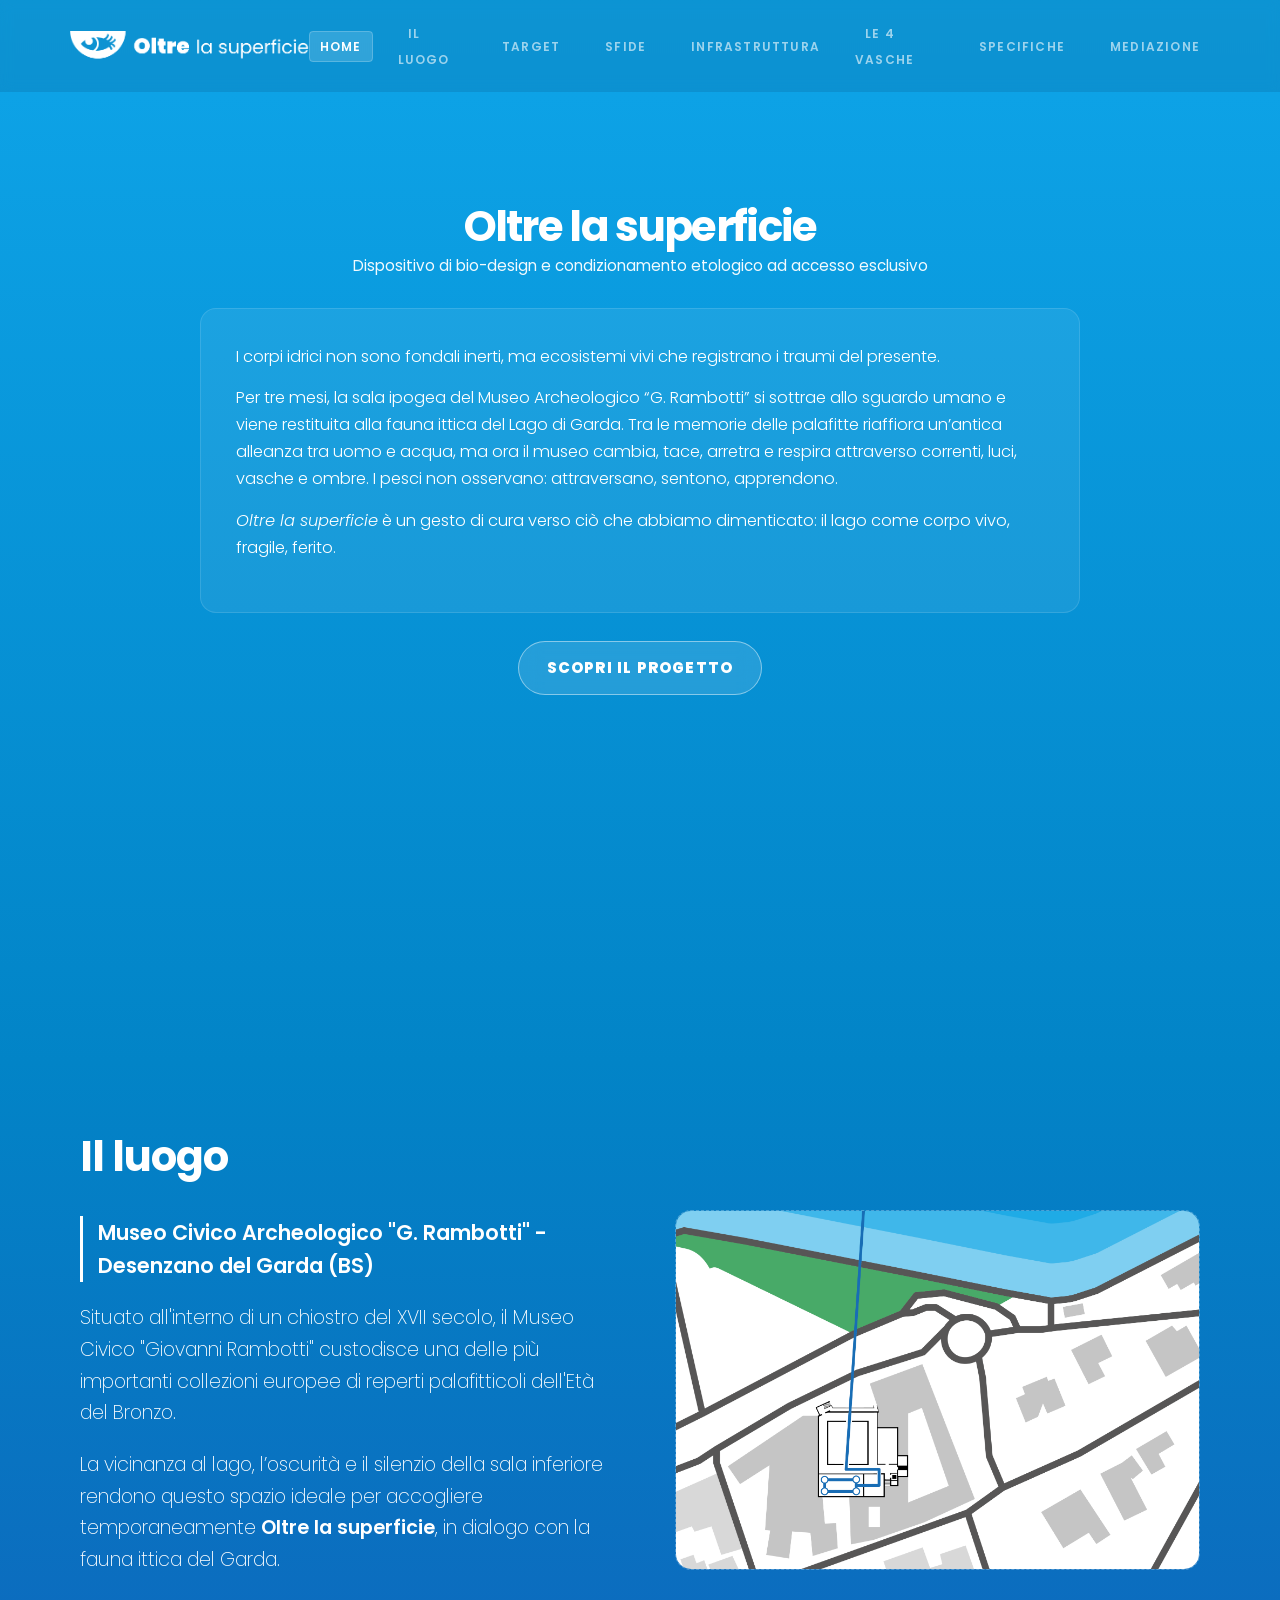
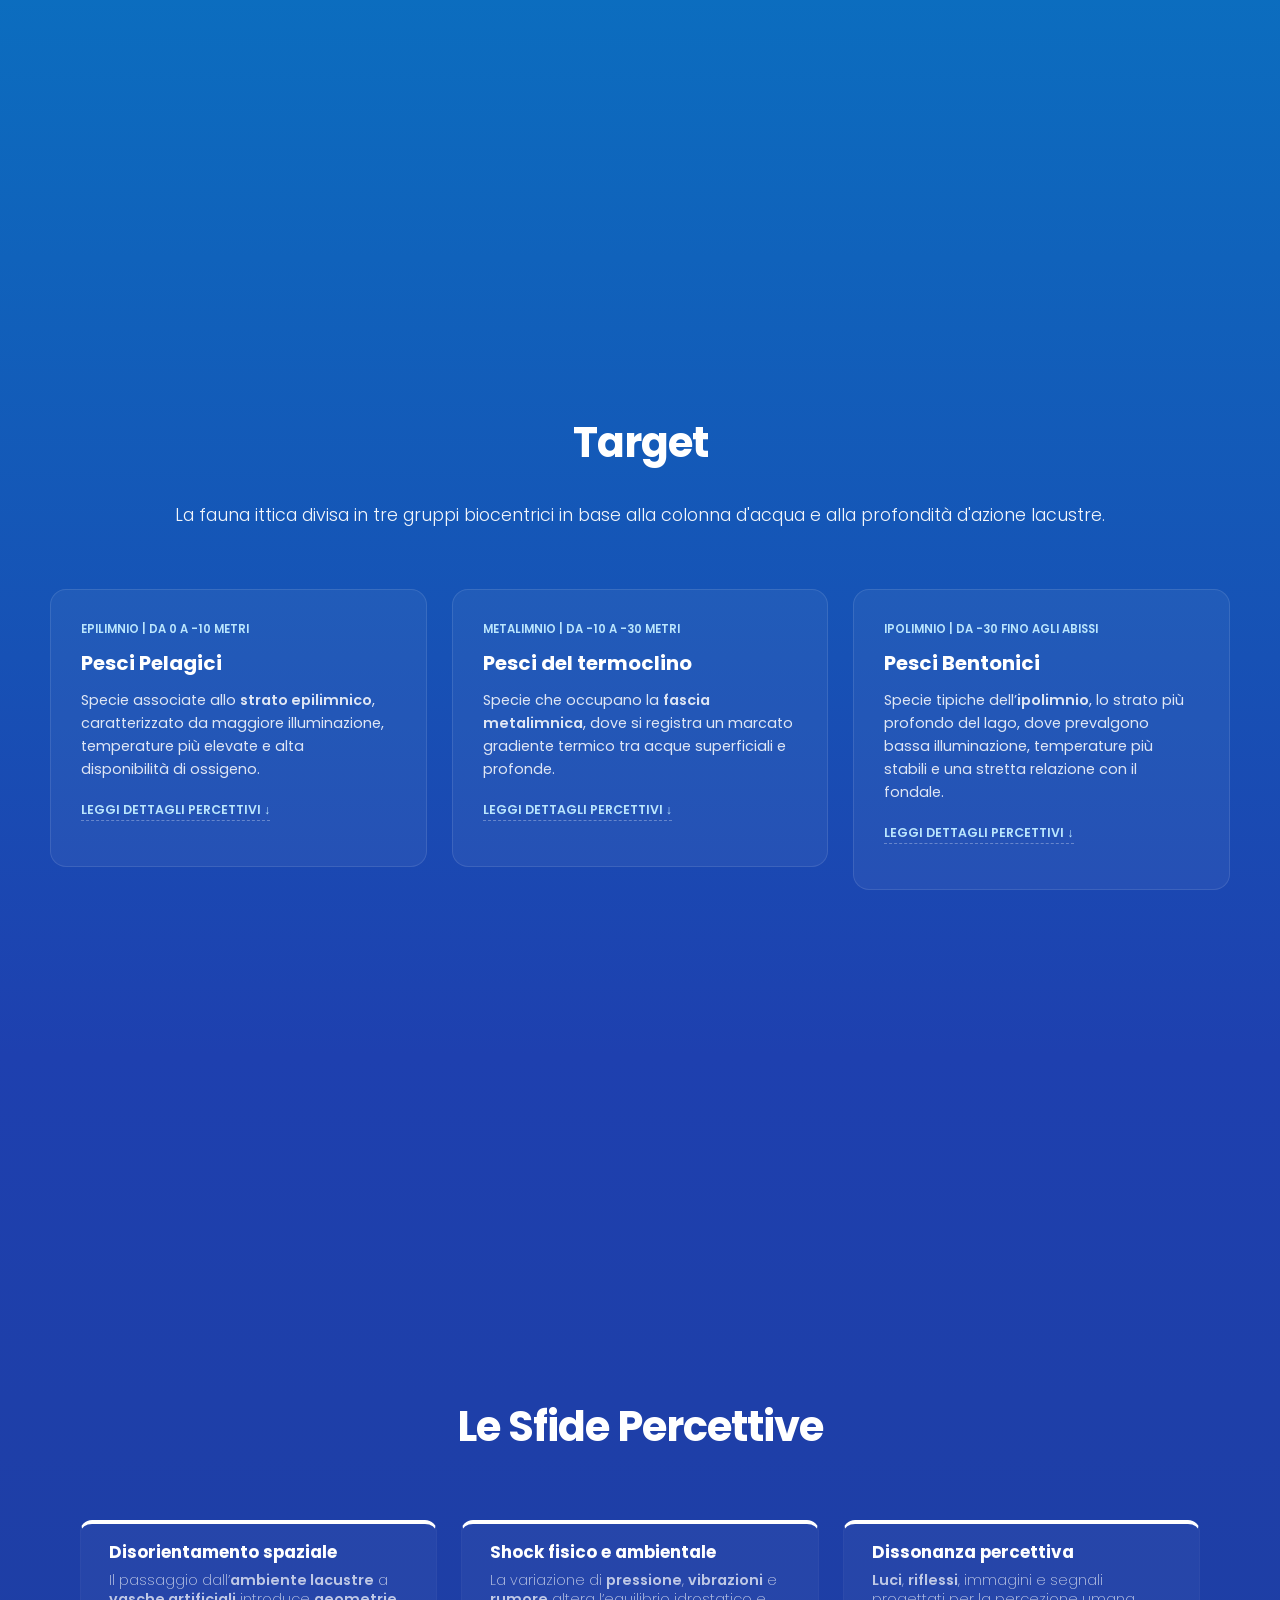
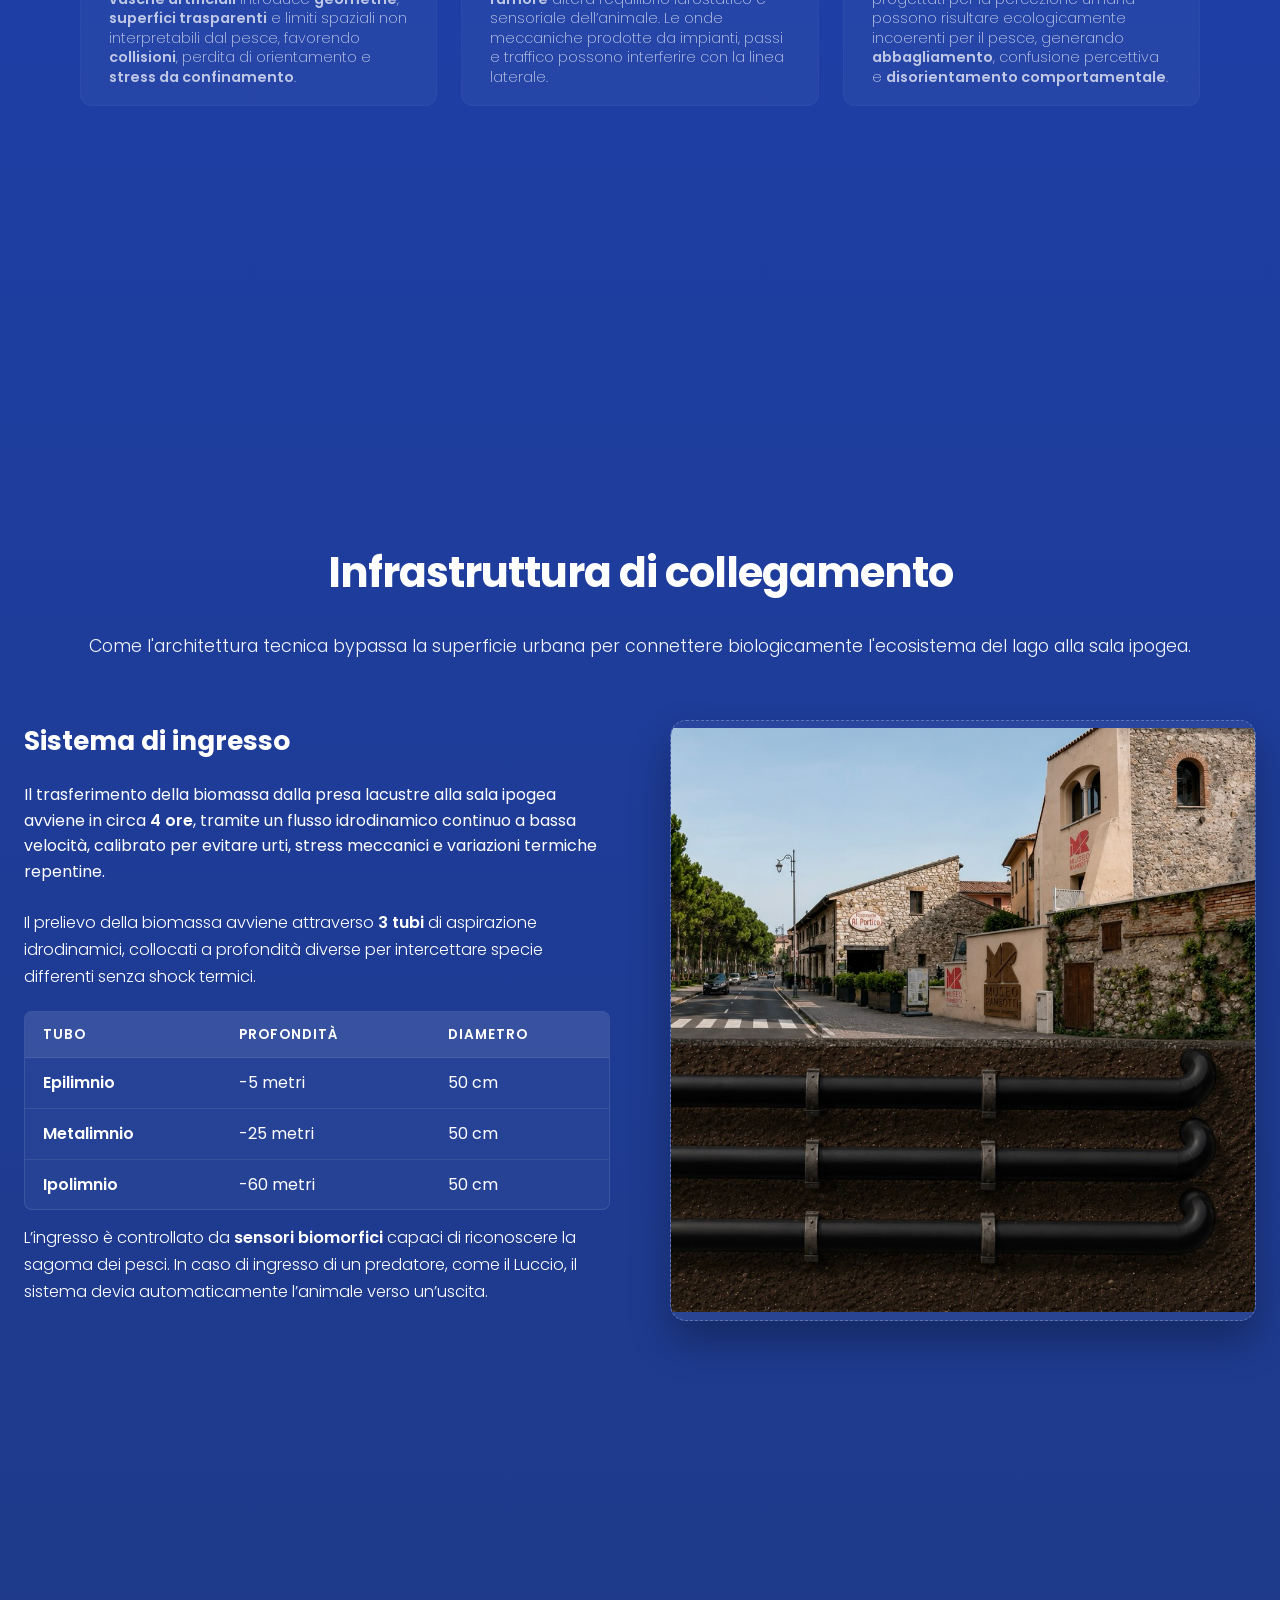
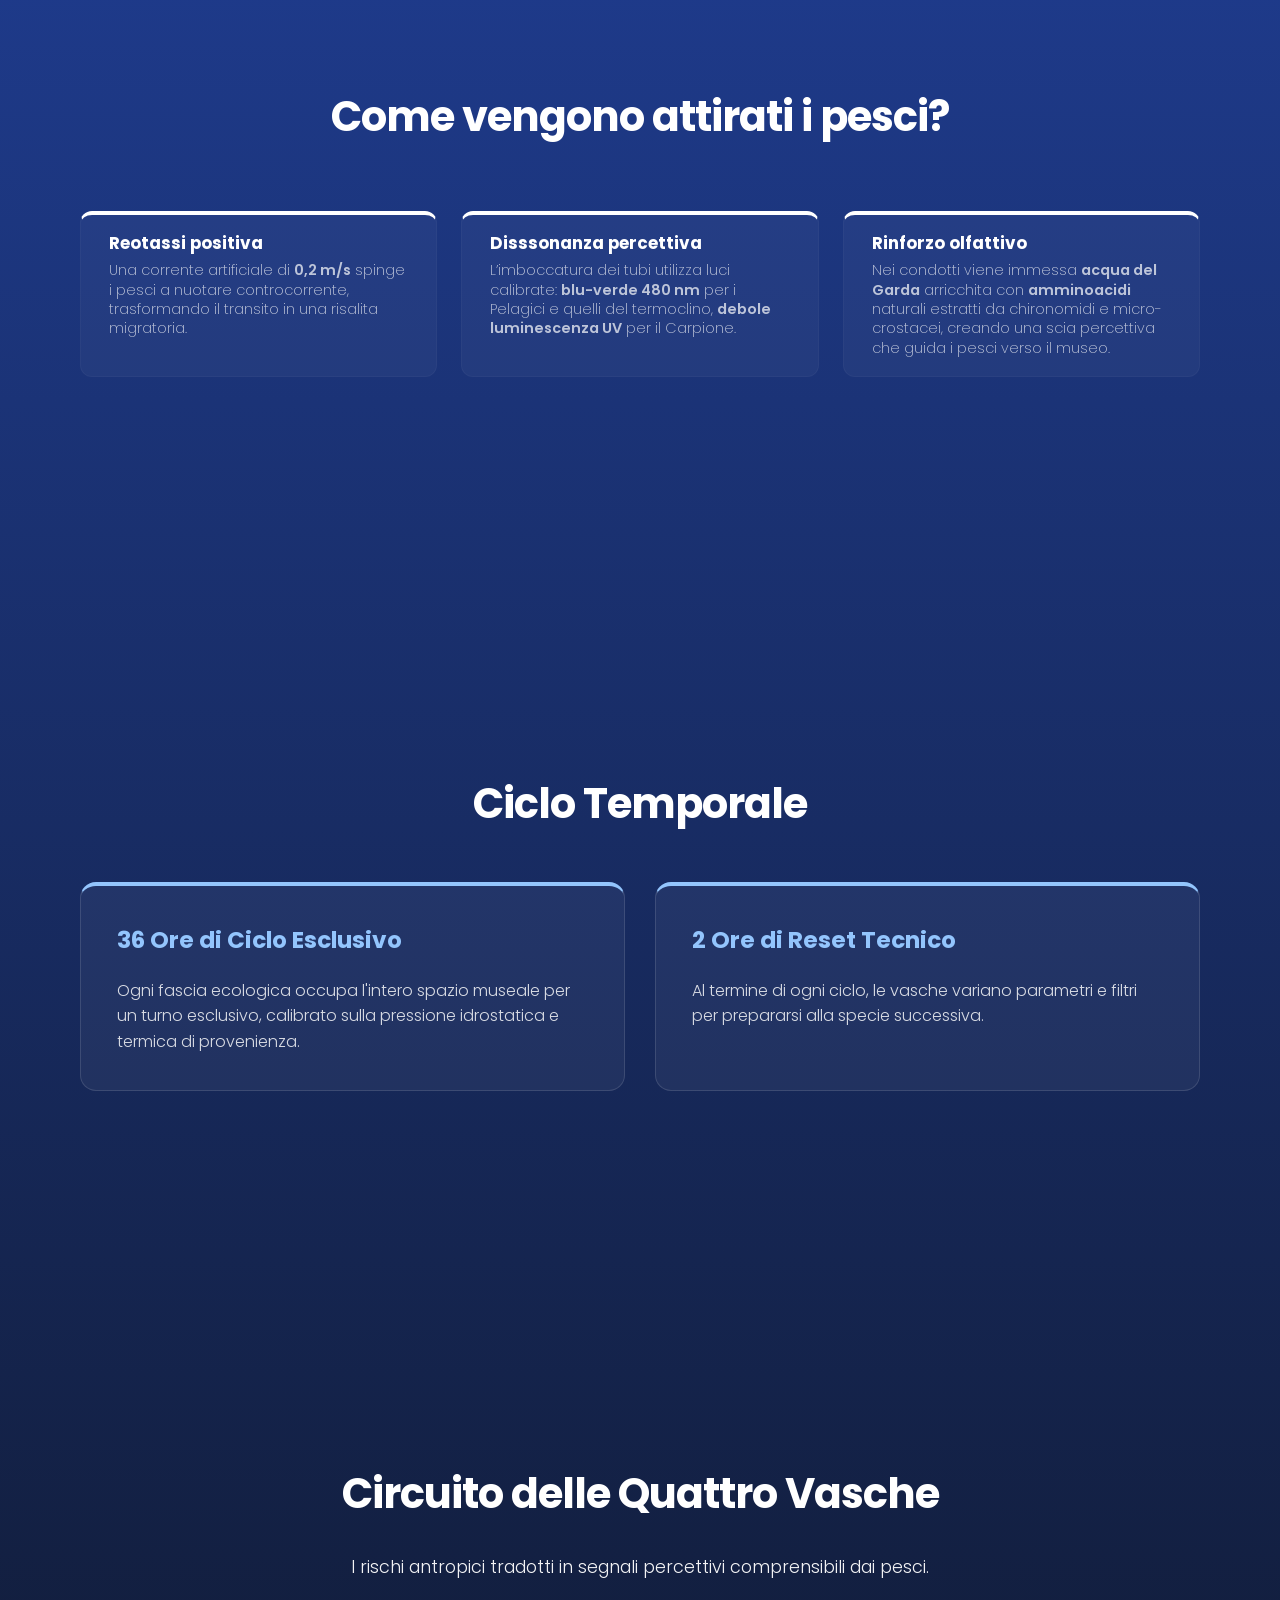
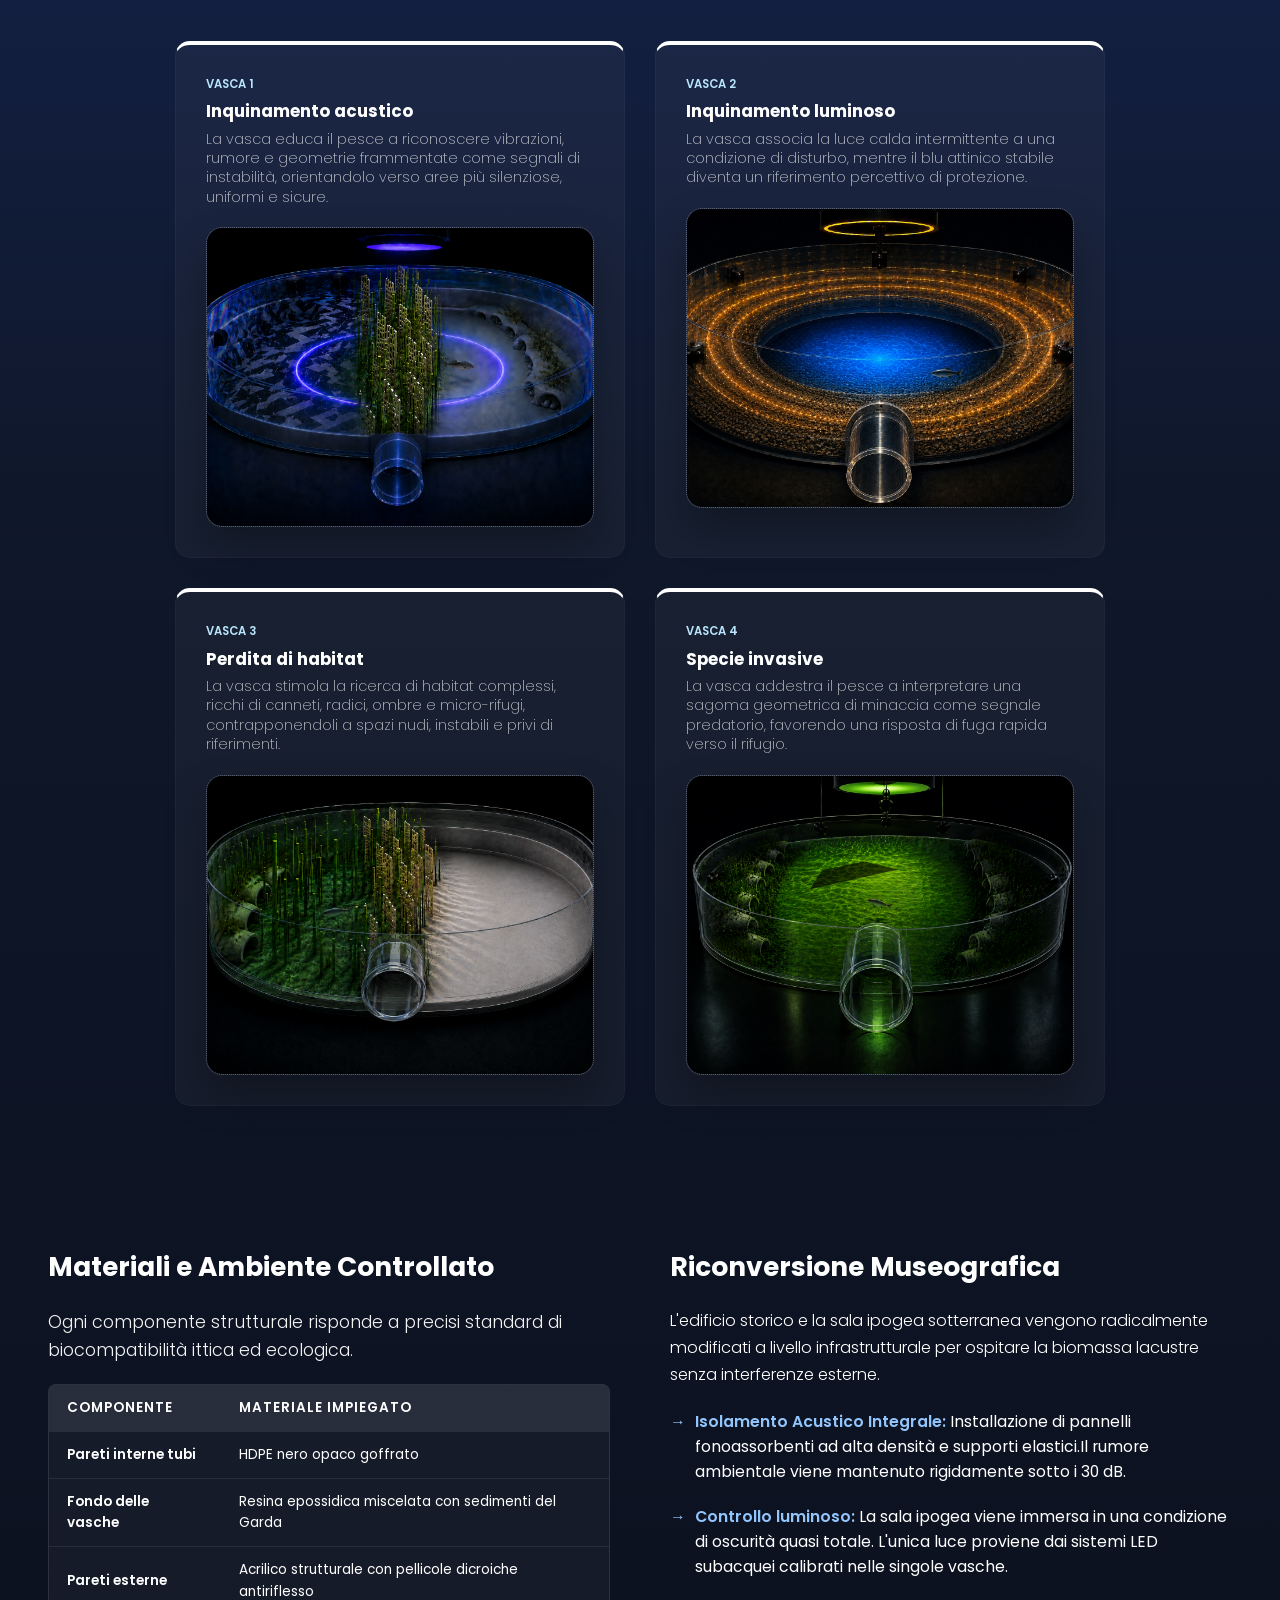
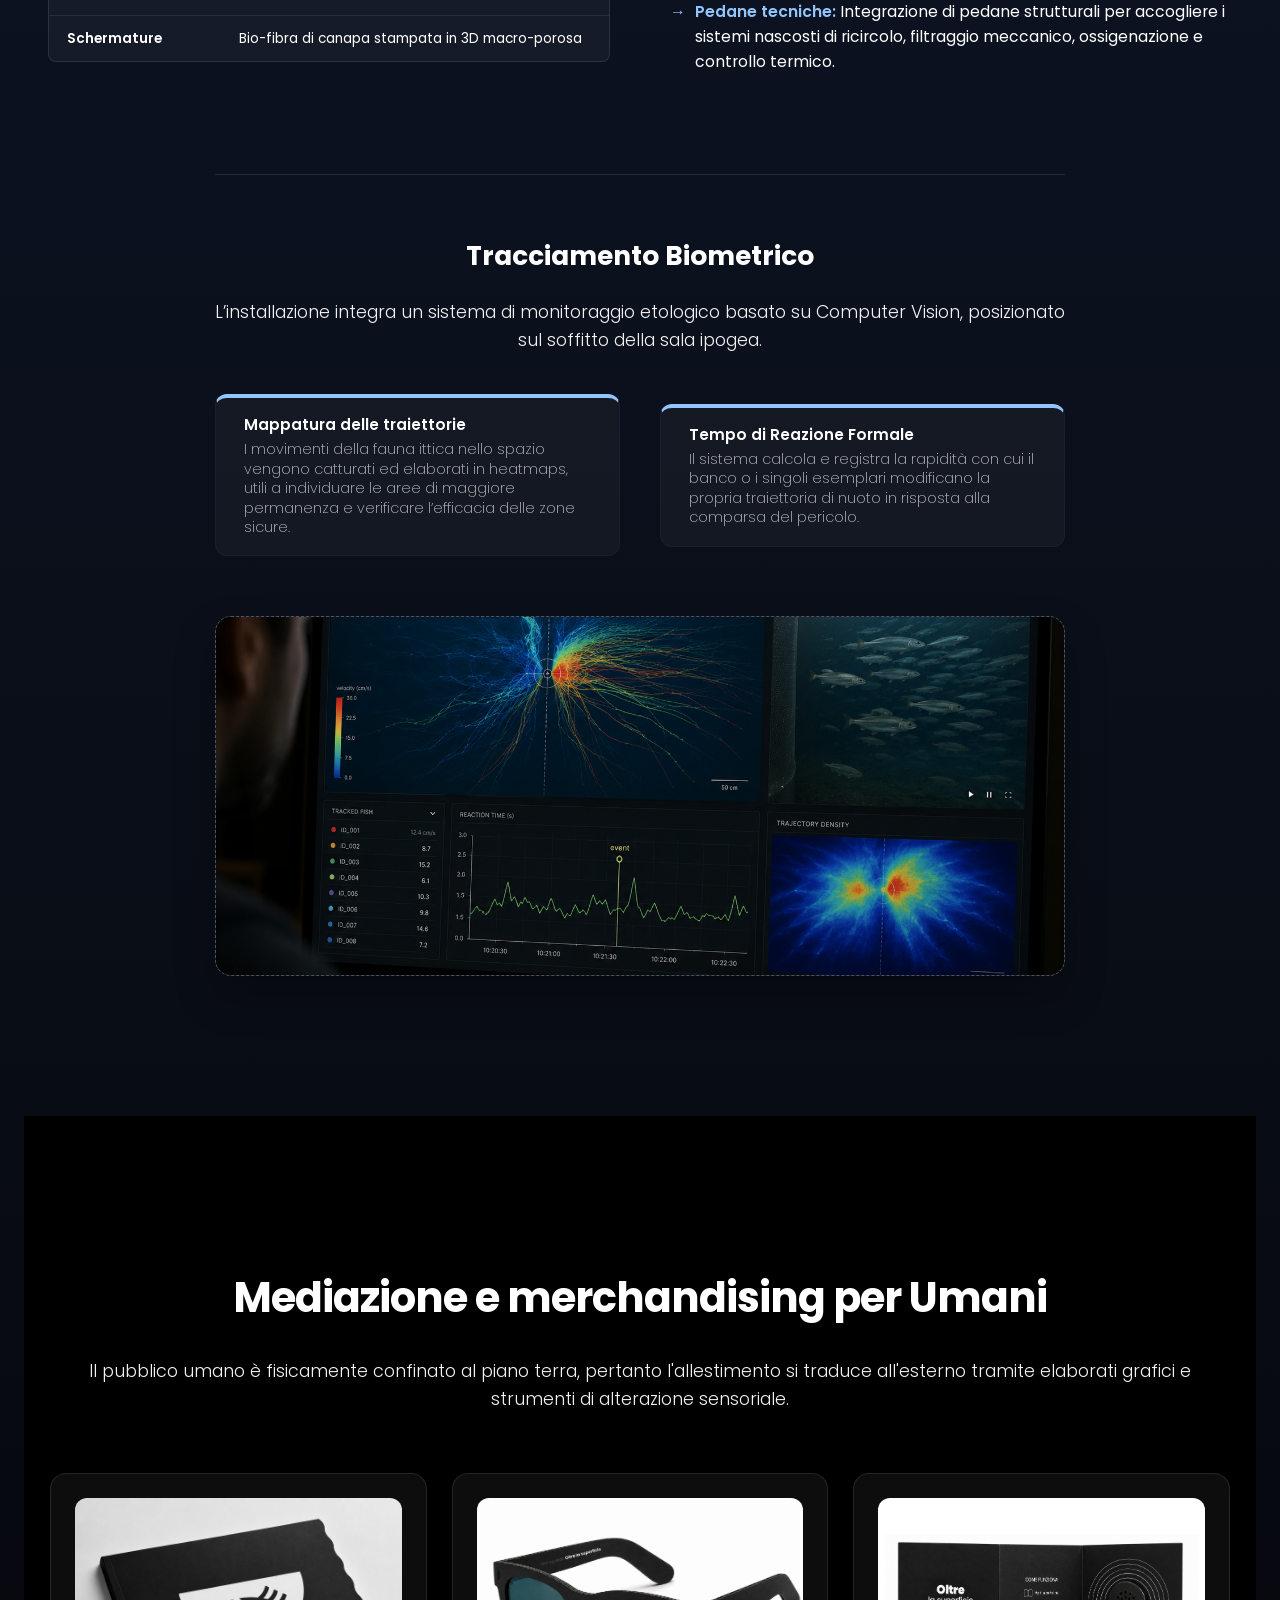
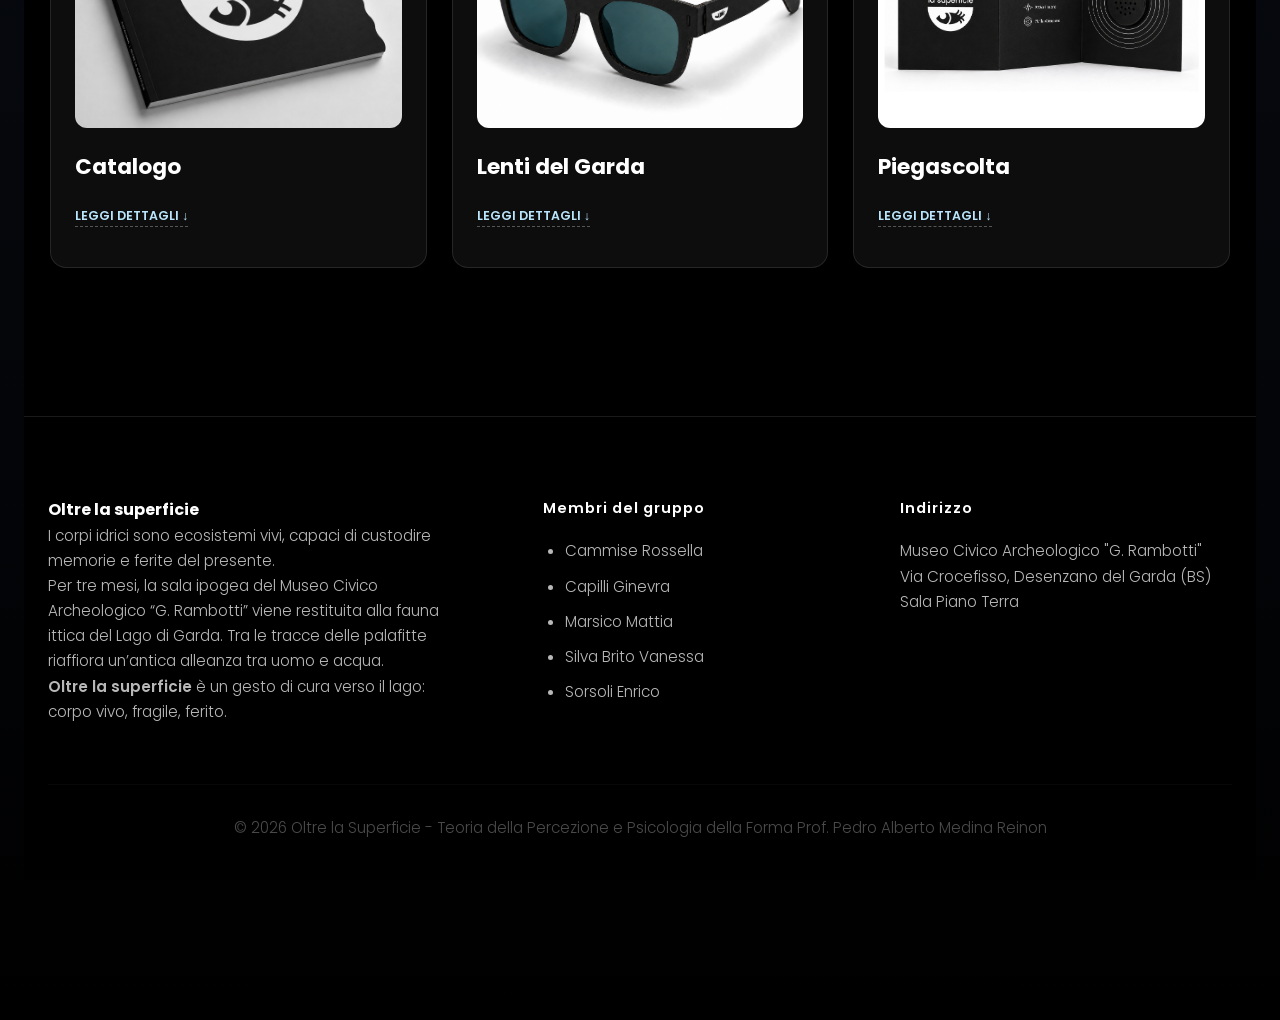
==== commit d1a446f4: "Update index.html" ====
--- a/oltre_superficie_modificato/index.html
+++ b/oltre_superficie_modificato/index.html
@@ -227,7 +227,7 @@
                     </div>
                     <div class="info-card-item border-red">
 
-                        <h3>Disssonanza percettiva</h3>
+                        <h3>Dissonanza percettiva</h3>
                         <p><strong>Luci</strong>, <strong>riflessi</strong>, immagini e segnali progettati per la
                             percezione umana possono risultare ecologicamente incoerenti per il pesce, generando
                             <strong>abbagliamento</strong>, confusione percettiva e <strong>disorientamento
